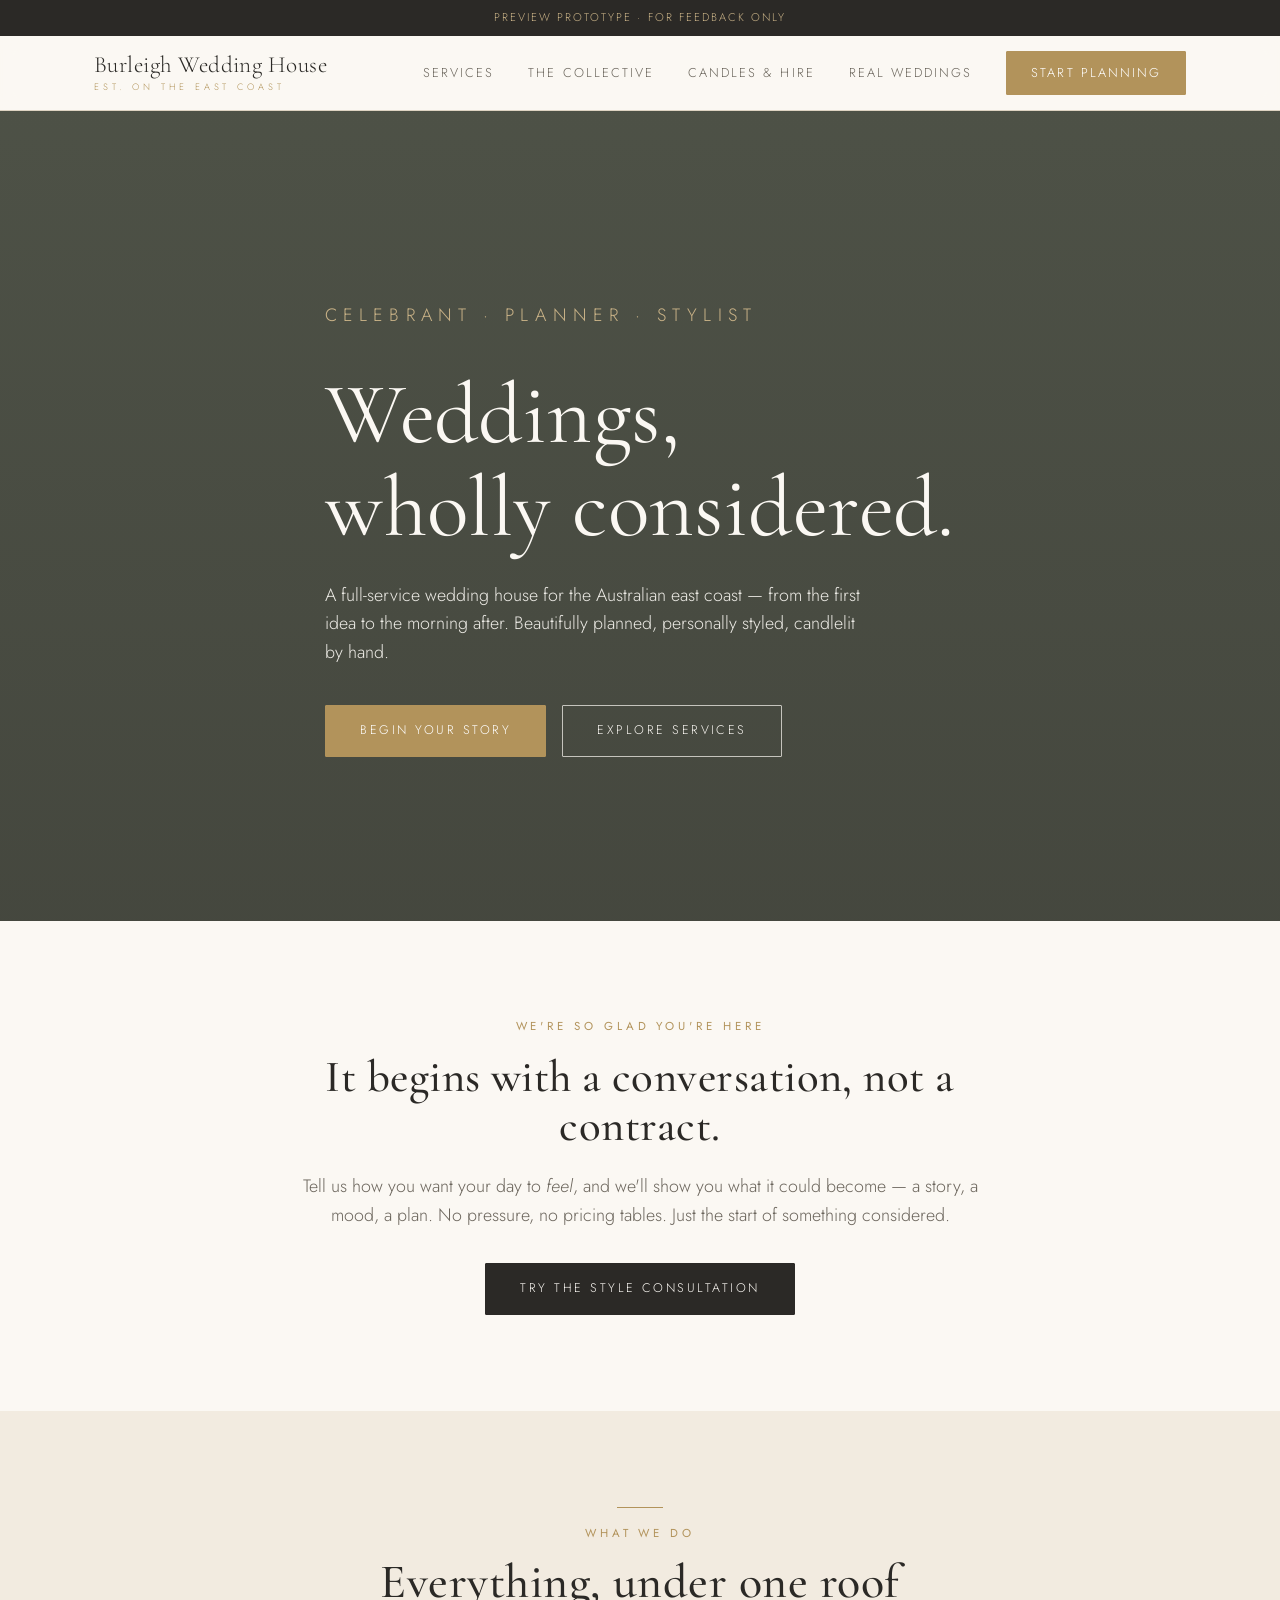
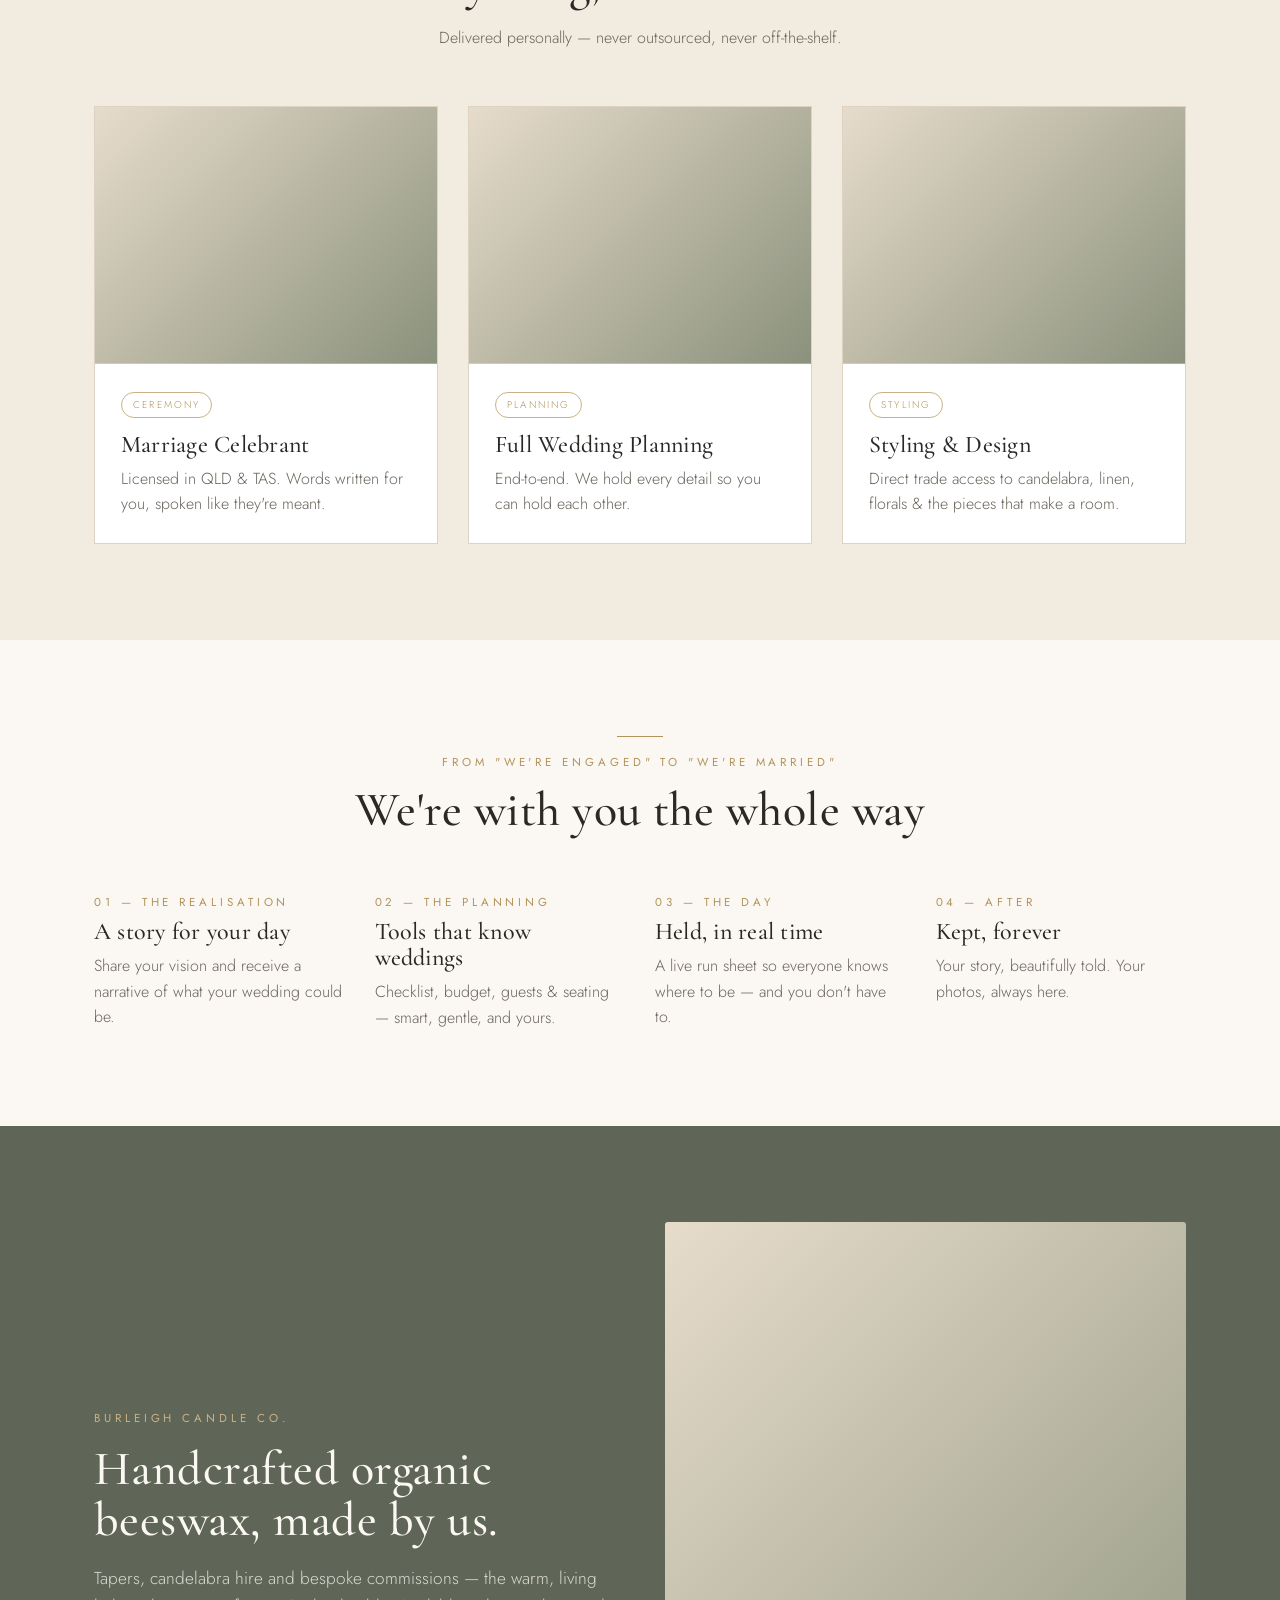
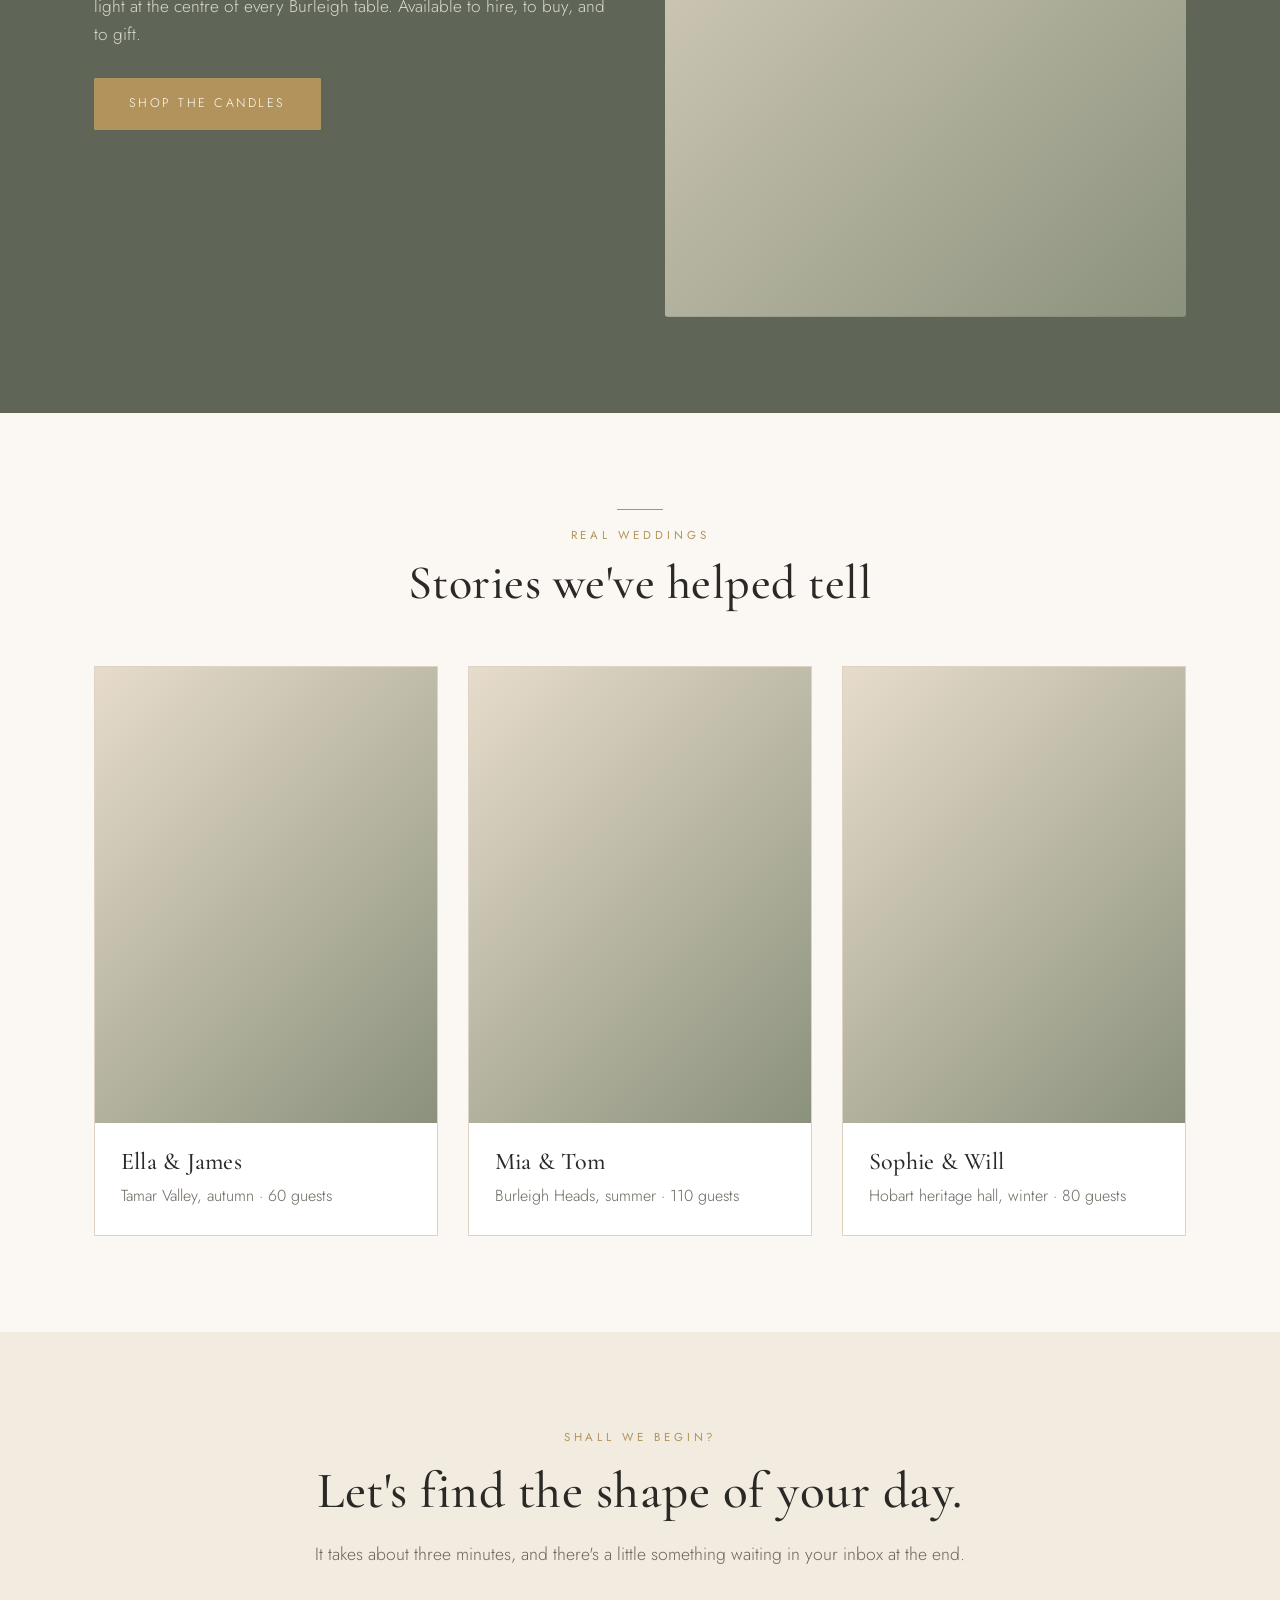
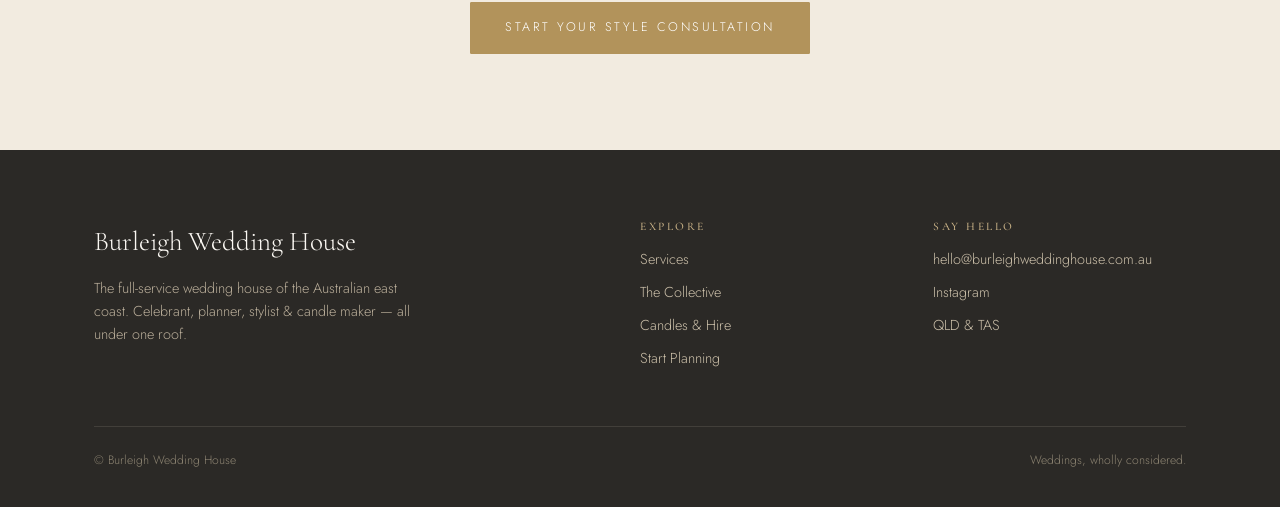
==== prototype/index.html @ 2888afb5 "Add clickable Phase 1 prototype Home, Style Consultation (with generated story + moodboard), Your We" ====
<!DOCTYPE html>
<html lang="en-AU">
<head>
<meta charset="UTF-8">
<meta name="viewport" content="width=device-width, initial-scale=1">
<title>Burleigh Wedding House — Weddings, wholly considered</title>
<link rel="preconnect" href="https://fonts.googleapis.com">
<link rel="preconnect" href="https://fonts.gstatic.com" crossorigin>
<link href="https://fonts.googleapis.com/css2?family=Cormorant+Garamond:ital,wght@0,400;0,500;0,600;1,400&family=Jost:wght@300;400;500&display=swap" rel="stylesheet">
<link rel="stylesheet" href="styles.css">
</head>
<body>
<div class="proto-note">Preview prototype · for feedback only</div>

<nav class="nav"><div class="wrap nav-inner">
  <a class="brand" href="index.html"><span class="mark">Burleigh Wedding House</span><span class="sub">Est. on the East Coast</span></a>
  <button class="nav-toggle" onclick="toggleNav()">☰</button>
  <div class="nav-links" id="navLinks">
    <a href="services.html">Services</a>
    <a href="collective.html">The Collective</a>
    <a href="shop.html">Candles & Hire</a>
    <a href="#weddings">Real Weddings</a>
    <a href="start.html" class="btn btn-sm btn-gold" style="color:#fff">Start Planning</a>
  </div>
</div></nav>

<!-- HERO -->
<header class="hero">
  <div class="hero-bg" data-img="https://images.unsplash.com/photo-1519225421980-715cb0215aed?auto=format&fit=crop&w=1900&q=70"></div>
  <div class="wrap hero-inner">
    <p class="eyebrow">Celebrant · Planner · Stylist</p>
    <h1>Weddings,<br>wholly considered.</h1>
    <p>A full-service wedding house for the Australian east coast — from the first idea to the morning after. Beautifully planned, personally styled, candlelit by hand.</p>
    <div class="hero-cta">
      <a href="start.html" class="btn btn-gold">Begin your story</a>
      <a href="services.html" class="btn btn-ghost">Explore services</a>
    </div>
  </div>
</header>

<!-- INTRO -->
<section class="section center">
  <div class="wrap narrow">
    <p class="eyebrow">We're so glad you're here</p>
    <h2 style="font-size:clamp(1.9rem,4vw,2.8rem);margin:18px 0 22px">It begins with a conversation, not a contract.</h2>
    <p class="muted" style="font-size:1.12rem">Tell us how you want your day to <em>feel</em>, and we'll show you what it could become — a story, a mood, a plan. No pressure, no pricing tables. Just the start of something considered.</p>
    <div style="margin-top:34px"><a href="start.html" class="btn">Try the Style Consultation</a></div>
  </div>
</section>

<!-- SERVICES -->
<section class="section bg-cream">
  <div class="wrap">
    <div class="section-head"><div class="rule"></div><p class="eyebrow" style="margin-top:16px">What we do</p><h2>Everything, under one roof</h2><p class="muted">Delivered personally — never outsourced, never off-the-shelf.</p></div>
    <div class="grid g3">
      <div class="card"><div class="ph" data-img="https://images.unsplash.com/photo-1606800052052-a08af7148866?auto=format&fit=crop&w=900&q=70"></div><div class="card-body"><span class="tag">Ceremony</span><h3>Marriage Celebrant</h3><p class="muted">Licensed in QLD &amp; TAS. Words written for you, spoken like they're meant.</p></div></div>
      <div class="card"><div class="ph" data-img="https://images.unsplash.com/photo-1464366400600-7168b8af9bc3?auto=format&fit=crop&w=900&q=70"></div><div class="card-body"><span class="tag">Planning</span><h3>Full Wedding Planning</h3><p class="muted">End-to-end. We hold every detail so you can hold each other.</p></div></div>
      <div class="card"><div class="ph" data-img="https://images.unsplash.com/photo-1522673607200-164d1b6ce486?auto=format&fit=crop&w=900&q=70"></div><div class="card-body"><span class="tag">Styling</span><h3>Styling &amp; Design</h3><p class="muted">Direct trade access to candelabra, linen, florals &amp; the pieces that make a room.</p></div></div>
    </div>
  </div>
</section>

<!-- MOMENTS -->
<section class="section">
  <div class="wrap">
    <div class="section-head"><div class="rule"></div><p class="eyebrow" style="margin-top:16px">From "we're engaged" to "we're married"</p><h2>We're with you the whole way</h2></div>
    <div class="grid g4">
      <div><p class="eyebrow">01 — The realisation</p><h3 style="font-size:1.5rem;margin:8px 0">A story for your day</h3><p class="muted">Share your vision and receive a narrative of what your wedding could be.</p></div>
      <div><p class="eyebrow">02 — The planning</p><h3 style="font-size:1.5rem;margin:8px 0">Tools that know weddings</h3><p class="muted">Checklist, budget, guests &amp; seating — smart, gentle, and yours.</p></div>
      <div><p class="eyebrow">03 — The day</p><h3 style="font-size:1.5rem;margin:8px 0">Held, in real time</h3><p class="muted">A live run sheet so everyone knows where to be — and you don't have to.</p></div>
      <div><p class="eyebrow">04 — After</p><h3 style="font-size:1.5rem;margin:8px 0">Kept, forever</h3><p class="muted">Your story, beautifully told. Your photos, always here.</p></div>
    </div>
  </div>
</section>

<!-- CANDLES -->
<section class="section bg-sage">
  <div class="wrap grid g2" style="align-items:center;gap:50px">
    <div><p class="eyebrow">Burleigh Candle Co.</p><h2 style="font-size:clamp(2rem,4vw,3rem);margin:16px 0 18px">Handcrafted organic beeswax, made by us.</h2><p class="muted" style="font-size:1.08rem">Tapers, candelabra hire and bespoke commissions — the warm, living light at the centre of every Burleigh table. Available to hire, to buy, and to gift.</p><div style="margin-top:30px"><a href="shop.html" class="btn btn-gold">Shop the candles</a></div></div>
    <div class="card" style="border:0;background:transparent"><div class="ph tall" style="border-radius:3px" data-img="https://images.unsplash.com/photo-1602874801006-e26c4c5b5d44?auto=format&fit=crop&w=900&q=70"></div></div>
  </div>
</section>

<!-- REAL WEDDINGS -->
<section class="section" id="weddings">
  <div class="wrap">
    <div class="section-head"><div class="rule"></div><p class="eyebrow" style="margin-top:16px">Real weddings</p><h2>Stories we've helped tell</h2></div>
    <div class="grid g3">
      <div class="card"><div class="ph tall" data-img="https://images.unsplash.com/photo-1511285560929-80b456fea0bc?auto=format&fit=crop&w=900&q=70"></div><div class="card-body"><h3>Ella &amp; James</h3><p class="muted">Tamar Valley, autumn · 60 guests</p></div></div>
      <div class="card"><div class="ph tall" data-img="https://images.unsplash.com/photo-1519671482749-fd09be7ccebf?auto=format&fit=crop&w=900&q=70"></div><div class="card-body"><h3>Mia &amp; Tom</h3><p class="muted">Burleigh Heads, summer · 110 guests</p></div></div>
      <div class="card"><div class="ph tall" data-img="https://images.unsplash.com/photo-1594552072238-b8a33785b261?auto=format&fit=crop&w=900&q=70"></div><div class="card-body"><h3>Sophie &amp; Will</h3><p class="muted">Hobart heritage hall, winter · 80 guests</p></div></div>
    </div>
  </div>
</section>

<!-- CLOSING CTA -->
<section class="section bg-cream center">
  <div class="wrap narrow">
    <p class="eyebrow">Shall we begin?</p>
    <h2 style="font-size:clamp(2rem,5vw,3.2rem);margin:18px 0 20px">Let's find the shape of your day.</h2>
    <p class="muted" style="font-size:1.1rem">It takes about three minutes, and there's a little something waiting in your inbox at the end.</p>
    <div style="margin-top:34px"><a href="start.html" class="btn btn-gold">Start your Style Consultation</a></div>
  </div>
</section>

<footer class="foot"><div class="wrap">
  <div class="foot-top">
    <div><span class="mark">Burleigh Wedding House</span><p>The full-service wedding house of the Australian east coast. Celebrant, planner, stylist &amp; candle maker — all under one roof.</p></div>
    <div><h4>Explore</h4><a href="services.html">Services</a><a href="collective.html">The Collective</a><a href="shop.html">Candles &amp; Hire</a><a href="start.html">Start Planning</a></div>
    <div><h4>Say hello</h4><a href="#">hello@burleighweddinghouse.com.au</a><a href="#">Instagram</a><a href="#">QLD &amp; TAS</a></div>
  </div>
  <div class="foot-bot"><span>© Burleigh Wedding House</span><span>Weddings, wholly considered.</span></div>
</div></footer>

<script src="app.js"></script>
</body>
</html>
---- prototype/styles.css ----
/* Burleigh Wedding House — prototype design system */
:root{
  --ivory:#FBF8F3;
  --cream:#F2EBE0;
  --sand:#E7DCCB;
  --blush:#EADFD5;
  --charcoal:#2B2926;
  --stone:#6B655C;
  --sage:#8A917C;
  --sage-deep:#5F6657;
  --gold:#B2935B;
  --gold-soft:#C9B287;
  --white:#FFFFFF;
  --line:#DED3C2;
  --shadow:0 18px 50px -24px rgba(43,41,38,.45);
  --shadow-soft:0 10px 30px -18px rgba(43,41,38,.35);
  --serif:'Cormorant Garamond',Georgia,serif;
  --sans:'Jost','Helvetica Neue',Arial,sans-serif;
}
*{box-sizing:border-box;margin:0;padding:0}
html{scroll-behavior:smooth}
body{
  font-family:var(--sans);
  color:var(--charcoal);
  background:var(--ivory);
  line-height:1.6;
  -webkit-font-smoothing:antialiased;
  font-weight:300;
}
img{display:block;max-width:100%}
a{color:inherit;text-decoration:none}
h1,h2,h3,h4{font-family:var(--serif);font-weight:500;line-height:1.08;letter-spacing:.01em}
.serif{font-family:var(--serif)}
.eyebrow{
  font-size:.72rem;letter-spacing:.34em;text-transform:uppercase;
  color:var(--gold);font-weight:400;
}
.muted{color:var(--stone)}
.center{text-align:center}
.wrap{max-width:1140px;margin:0 auto;padding:0 24px}
.narrow{max-width:760px;margin:0 auto}

/* ---------- nav ---------- */
.nav{
  position:sticky;top:0;z-index:50;
  background:rgba(251,248,243,.86);
  backdrop-filter:blur(10px);
  border-bottom:1px solid var(--line);
}
.nav-inner{display:flex;align-items:center;justify-content:space-between;height:74px}
.brand{display:flex;flex-direction:column;line-height:1}
.brand .mark{font-family:var(--serif);font-size:1.45rem;letter-spacing:.02em}
.brand .sub{font-size:.58rem;letter-spacing:.42em;text-transform:uppercase;color:var(--gold);margin-top:5px}
.nav-links{display:flex;align-items:center;gap:34px}
.nav-links a{font-size:.8rem;letter-spacing:.16em;text-transform:uppercase;color:var(--stone);transition:color .2s}
.nav-links a:hover,.nav-links a.active{color:var(--charcoal)}
.nav-toggle{display:none;background:none;border:0;font-size:1.5rem;cursor:pointer;color:var(--charcoal)}

/* ---------- buttons ---------- */
.btn{
  display:inline-block;font-family:var(--sans);font-size:.78rem;
  letter-spacing:.2em;text-transform:uppercase;cursor:pointer;
  padding:15px 34px;border:1px solid var(--charcoal);background:var(--charcoal);
  color:var(--ivory);transition:all .25s;border-radius:1px;
}
.btn:hover{background:transparent;color:var(--charcoal)}
.btn-ghost{background:transparent;color:var(--charcoal)}
.btn-ghost:hover{background:var(--charcoal);color:var(--ivory)}
.btn-gold{background:var(--gold);border-color:var(--gold);color:#fff}
.btn-gold:hover{background:transparent;color:var(--gold)}
.btn-sm{padding:11px 24px;font-size:.7rem}

/* ---------- hero ---------- */
.hero{position:relative;min-height:90vh;display:flex;align-items:center;overflow:hidden}
.hero-bg{position:absolute;inset:0;
  background:linear-gradient(180deg,rgba(43,41,38,.34),rgba(43,41,38,.5)),
  var(--sage-deep);
  background-size:cover;background-position:center;}
.hero-inner{position:relative;color:var(--ivory);max-width:760px;padding:80px 0}
.hero h1{font-size:clamp(2.8rem,7vw,5.4rem);font-weight:400;letter-spacing:.005em}
.hero .eyebrow{color:var(--gold-soft)}
.hero p{font-size:1.12rem;max-width:540px;margin:26px 0 38px;color:rgba(251,248,243,.92);font-weight:300}
.hero-cta{display:flex;gap:16px;flex-wrap:wrap}
.hero .btn-ghost{border-color:rgba(251,248,243,.7);color:var(--ivory)}
.hero .btn-ghost:hover{background:var(--ivory);color:var(--charcoal)}

/* ---------- sections ---------- */
.section{padding:96px 0}
.section.tight{padding:64px 0}
.section-head{max-width:640px;margin:0 auto 56px;text-align:center}
.section-head h2{font-size:clamp(2rem,4.4vw,3rem);margin:14px 0 16px}
.bg-cream{background:var(--cream)}
.bg-sage{background:var(--sage-deep);color:var(--ivory)}
.bg-sage .muted{color:rgba(251,248,243,.78)}
.bg-sage .eyebrow{color:var(--gold-soft)}
.rule{width:46px;height:1px;background:var(--gold);margin:0 auto}

/* ---------- grids / cards ---------- */
.grid{display:grid;gap:30px}
.g3{grid-template-columns:repeat(3,1fr)}
.g2{grid-template-columns:repeat(2,1fr)}
.g4{grid-template-columns:repeat(4,1fr)}
.card{background:var(--white);border:1px solid var(--line);overflow:hidden;
  transition:transform .3s,box-shadow .3s}
.card:hover{transform:translateY(-5px);box-shadow:var(--shadow)}
.card .ph{aspect-ratio:4/3;background:linear-gradient(135deg,var(--sand),var(--sage));background-size:cover;background-position:center}
.card .ph.tall{aspect-ratio:3/4}
.card-body{padding:26px}
.card-body h3{font-size:1.5rem;margin-bottom:8px}
.card .price{color:var(--gold);font-size:.92rem;letter-spacing:.04em;margin-top:10px}
.tag{display:inline-block;font-size:.62rem;letter-spacing:.22em;text-transform:uppercase;
  color:var(--gold);border:1px solid var(--gold-soft);padding:4px 11px;border-radius:40px;margin-bottom:14px}

/* service list */
.svc{display:flex;gap:22px;align-items:flex-start;padding:30px 0;border-bottom:1px solid var(--line)}
.svc:last-child{border-bottom:0}
.svc .num{font-family:var(--serif);font-size:1.7rem;color:var(--gold);min-width:46px}
.svc h3{font-size:1.6rem;margin-bottom:6px}

/* ---------- forms / consultation ---------- */
.consult{max-width:680px;margin:0 auto}
.step{display:none;animation:fade .5s ease}
.step.active{display:block}
@keyframes fade{from{opacity:0;transform:translateY(10px)}to{opacity:1;transform:none}}
.q-eyebrow{color:var(--gold);font-size:.72rem;letter-spacing:.3em;text-transform:uppercase}
.step h2{font-size:clamp(1.8rem,4vw,2.6rem);margin:12px 0 28px}
.field{margin-bottom:20px;text-align:left}
.field label{display:block;font-size:.74rem;letter-spacing:.16em;text-transform:uppercase;color:var(--stone);margin-bottom:9px}
.field input,.field textarea,.field select{
  width:100%;padding:15px 16px;border:1px solid var(--line);background:var(--white);
  font-family:var(--sans);font-size:1rem;color:var(--charcoal);border-radius:2px;font-weight:300}
.field textarea{min-height:120px;resize:vertical}
.field input:focus,.field textarea:focus,.field select:focus{outline:none;border-color:var(--gold)}
.choices{display:grid;grid-template-columns:repeat(3,1fr);gap:12px}
.choice{border:1px solid var(--line);background:var(--white);padding:18px 14px;text-align:center;
  cursor:pointer;border-radius:2px;transition:all .2s;font-size:.9rem;letter-spacing:.04em}
.choice .ic{font-family:var(--serif);font-size:1.3rem;display:block;margin-bottom:6px;color:var(--gold)}
.choice:hover{border-color:var(--gold-soft)}
.choice.sel{border-color:var(--gold);background:var(--blush);box-shadow:inset 0 0 0 1px var(--gold)}
.step-nav{display:flex;justify-content:space-between;align-items:center;margin-top:34px}
.progress{height:2px;background:var(--line);margin-bottom:40px;border-radius:2px;overflow:hidden}
.progress span{display:block;height:100%;background:var(--gold);width:20%;transition:width .4s}
.link-back{background:none;border:0;cursor:pointer;color:var(--stone);font-family:var(--sans);
  font-size:.76rem;letter-spacing:.18em;text-transform:uppercase}
.link-back:hover{color:var(--charcoal)}

/* loading */
.loader{text-align:center;padding:70px 0;display:none}
.loader.active{display:block}
.loader .ring{width:46px;height:46px;border:2px solid var(--line);border-top-color:var(--gold);
  border-radius:50%;margin:0 auto 26px;animation:spin 1s linear infinite}
@keyframes spin{to{transform:rotate(360deg)}}

/* results / story */
.story-card{background:var(--white);border:1px solid var(--line);padding:50px;box-shadow:var(--shadow-soft);text-align:left}
.story-card h2{font-size:2.2rem;margin-bottom:6px}
.story-card .by{font-size:.74rem;letter-spacing:.2em;text-transform:uppercase;color:var(--gold);margin-bottom:26px}
.story-card p{font-size:1.12rem;line-height:1.85;color:#3c3a35;margin-bottom:18px;font-weight:300}
.story-card p:first-letter{}
.moodboard{display:grid;grid-template-columns:repeat(4,1fr);grid-auto-rows:130px;gap:10px;margin-top:8px}
.moodboard .m{background:linear-gradient(135deg,var(--sand),var(--sage));background-size:cover;background-position:center;border-radius:2px}
.moodboard .m.big{grid-column:span 2;grid-row:span 2}

/* voice note pill */
.voice{display:flex;gap:16px;align-items:center;background:var(--blush);border:1px solid var(--gold-soft);
  padding:20px 24px;border-radius:4px;margin-top:30px}
.voice .av{width:52px;height:52px;border-radius:50%;background:var(--sage-deep);color:var(--ivory);
  display:flex;align-items:center;justify-content:center;font-family:var(--serif);font-size:1.4rem;flex-shrink:0}
.voice .play{width:38px;height:38px;border-radius:50%;background:var(--gold);color:#fff;
  display:flex;align-items:center;justify-content:center;flex-shrink:0;margin-left:auto}

/* ---------- dashboard ---------- */
.dash{padding:48px 0 96px}
.dash-hero{background:var(--sage-deep);color:var(--ivory);padding:54px 0;text-align:center}
.dash-hero .count{font-family:var(--serif);font-size:clamp(3rem,9vw,5rem);line-height:1;color:var(--gold-soft)}
.dash-grid{display:grid;grid-template-columns:1.4fr 1fr;gap:26px;margin-top:-46px}
.panel{background:var(--white);border:1px solid var(--line);padding:30px;box-shadow:var(--shadow-soft);border-radius:3px}
.panel h3{font-size:1.5rem;margin-bottom:4px}
.panel .head{display:flex;justify-content:space-between;align-items:center;margin-bottom:18px}
.panel .head a{font-size:.7rem;letter-spacing:.16em;text-transform:uppercase;color:var(--gold)}
.todo{display:flex;align-items:center;gap:12px;padding:12px 0;border-bottom:1px solid var(--cream)}
.todo:last-child{border-bottom:0}
.box{width:19px;height:19px;border:1.5px solid var(--sage);border-radius:3px;flex-shrink:0;position:relative}
.todo.done .box{background:var(--sage);border-color:var(--sage)}
.todo.done .box::after{content:"✓";color:#fff;position:absolute;inset:0;display:flex;align-items:center;justify-content:center;font-size:.7rem}
.todo.done span{color:var(--stone);text-decoration:line-through}
.todo small{margin-left:auto;color:var(--gold);font-size:.68rem;letter-spacing:.1em;text-transform:uppercase}
.bar{height:9px;background:var(--cream);border-radius:6px;overflow:hidden;margin:8px 0 4px}
.bar span{display:block;height:100%;background:linear-gradient(90deg,var(--gold),var(--gold-soft))}
.bud-row{display:flex;justify-content:space-between;font-size:.86rem;margin-bottom:14px}
.mini-mood{display:grid;grid-template-columns:repeat(3,1fr);gap:7px}
.mini-mood div{aspect-ratio:1;background:linear-gradient(135deg,var(--sand),var(--sage));border-radius:2px;background-size:cover;background-position:center}

/* unlock / monetisation card */
.unlock{background:linear-gradient(160deg,#34392f,#5F6657);color:var(--ivory);padding:34px;border-radius:3px;box-shadow:var(--shadow)}
.unlock .eyebrow{color:var(--gold-soft)}
.unlock h3{color:var(--ivory);font-size:1.7rem;margin:10px 0 10px}
.unlock p{color:rgba(251,248,243,.85);font-size:.96rem;margin-bottom:22px}
.unlock .opt{display:flex;gap:14px;align-items:flex-start;padding:16px 0;border-top:1px solid rgba(251,248,243,.18)}
.unlock .opt .k{font-family:var(--serif);color:var(--gold-soft);font-size:1.2rem;min-width:26px}
.unlock .opt b{font-weight:500;display:block;font-size:.98rem}
.unlock .opt small{color:rgba(251,248,243,.7)}

/* ---------- footer ---------- */
.foot{background:var(--charcoal);color:var(--sand);padding:70px 0 36px}
.foot-top{display:grid;grid-template-columns:2fr 1fr 1fr;gap:40px;margin-bottom:46px}
.foot .mark{font-family:var(--serif);font-size:1.7rem;color:var(--ivory)}
.foot p{font-size:.9rem;color:#b9ad99;margin-top:14px;max-width:320px}
.foot h4{font-size:.72rem;letter-spacing:.22em;text-transform:uppercase;color:var(--gold-soft);margin-bottom:16px}
.foot a{display:block;color:#cbbfa9;font-size:.9rem;margin-bottom:10px}
.foot a:hover{color:var(--ivory)}
.foot-bot{border-top:1px solid #423f3a;padding-top:24px;font-size:.76rem;color:#8d8472;
  display:flex;justify-content:space-between;flex-wrap:wrap;gap:10px}

/* notice */
.proto-note{background:var(--charcoal);color:var(--gold-soft);text-align:center;font-size:.7rem;
  letter-spacing:.18em;text-transform:uppercase;padding:9px}

/* ---------- responsive ---------- */
@media(max-width:880px){
  .nav-links{position:fixed;inset:74px 0 auto 0;background:var(--ivory);flex-direction:column;
    gap:0;padding:10px 24px 24px;border-bottom:1px solid var(--line);display:none}
  .nav-links.open{display:flex}
  .nav-links a{padding:14px 0;border-bottom:1px solid var(--cream);width:100%}
  .nav-toggle{display:block}
  .g3,.g4,.g2,.foot-top,.dash-grid{grid-template-columns:1fr}
  .dash-grid{margin-top:26px}
  .choices{grid-template-columns:repeat(2,1fr)}
  .moodboard{grid-template-columns:repeat(2,1fr)}
  .story-card{padding:30px}
  .section{padding:64px 0}
}
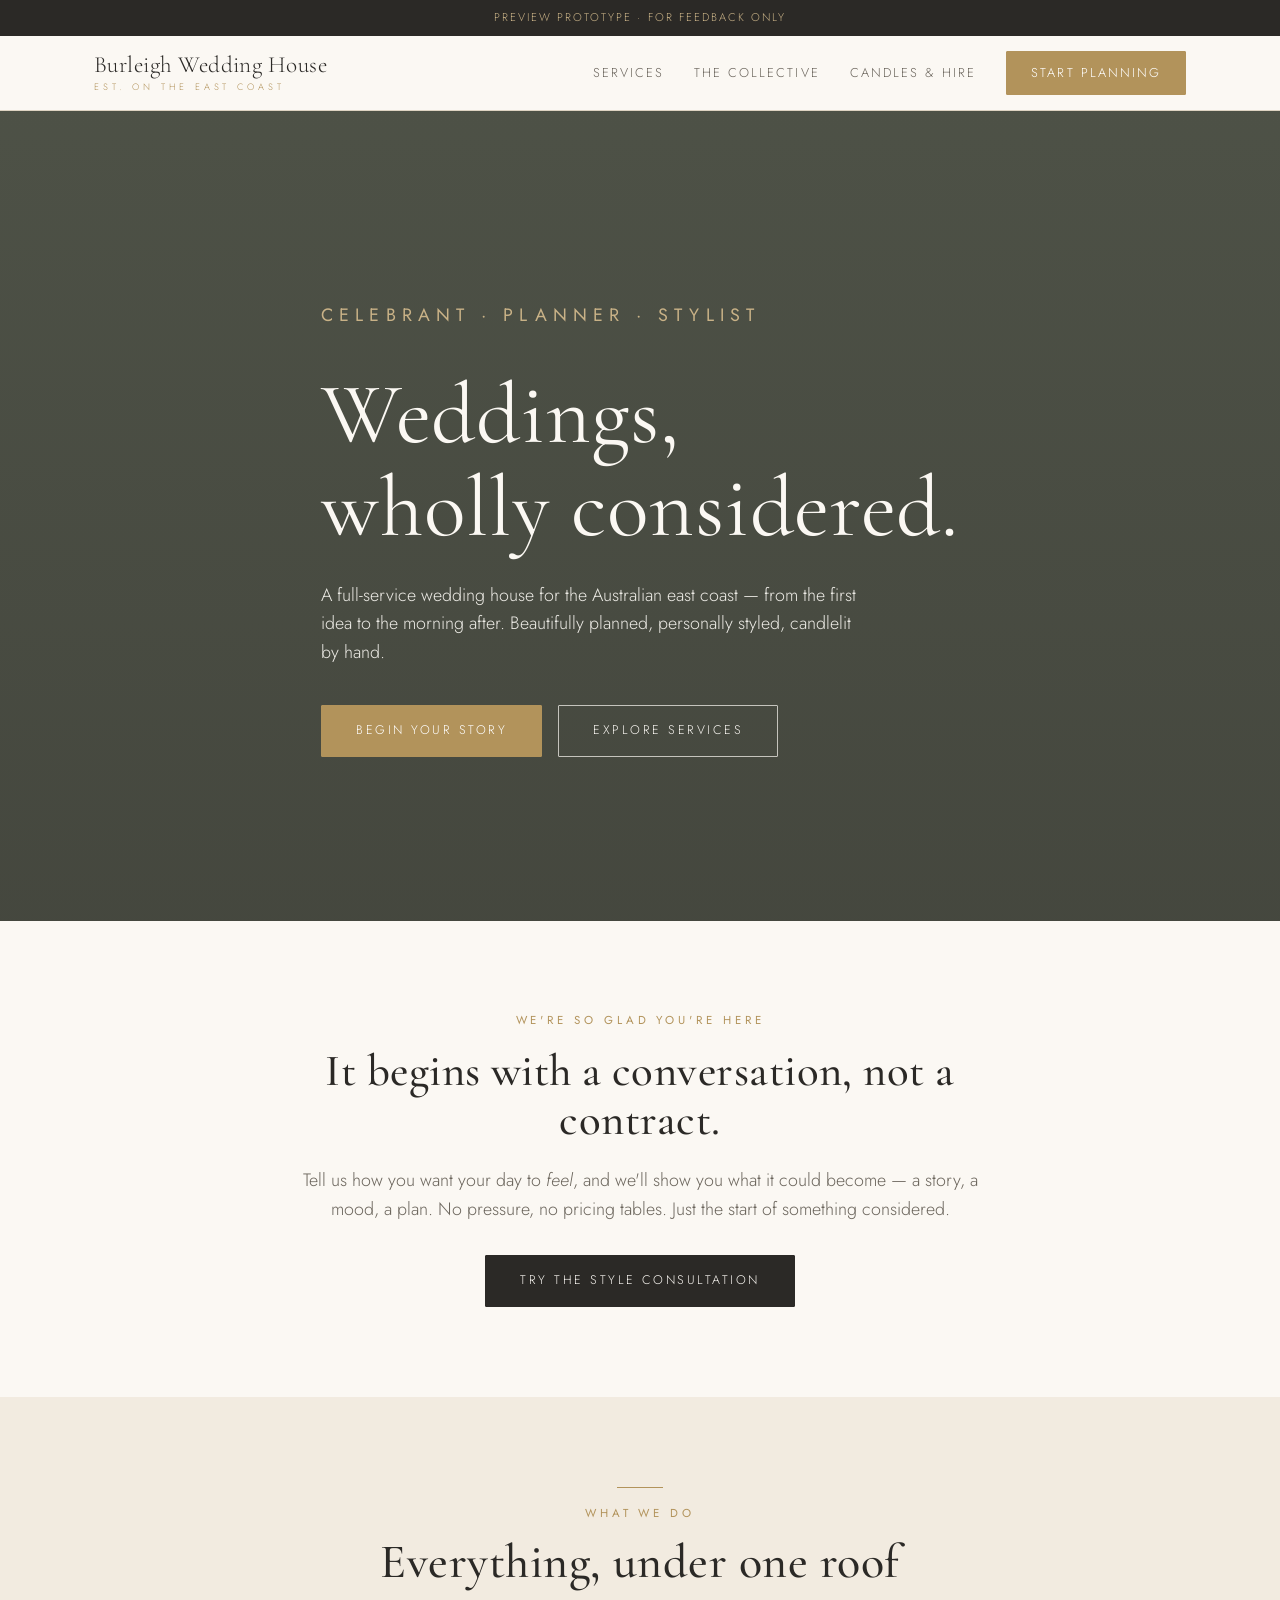
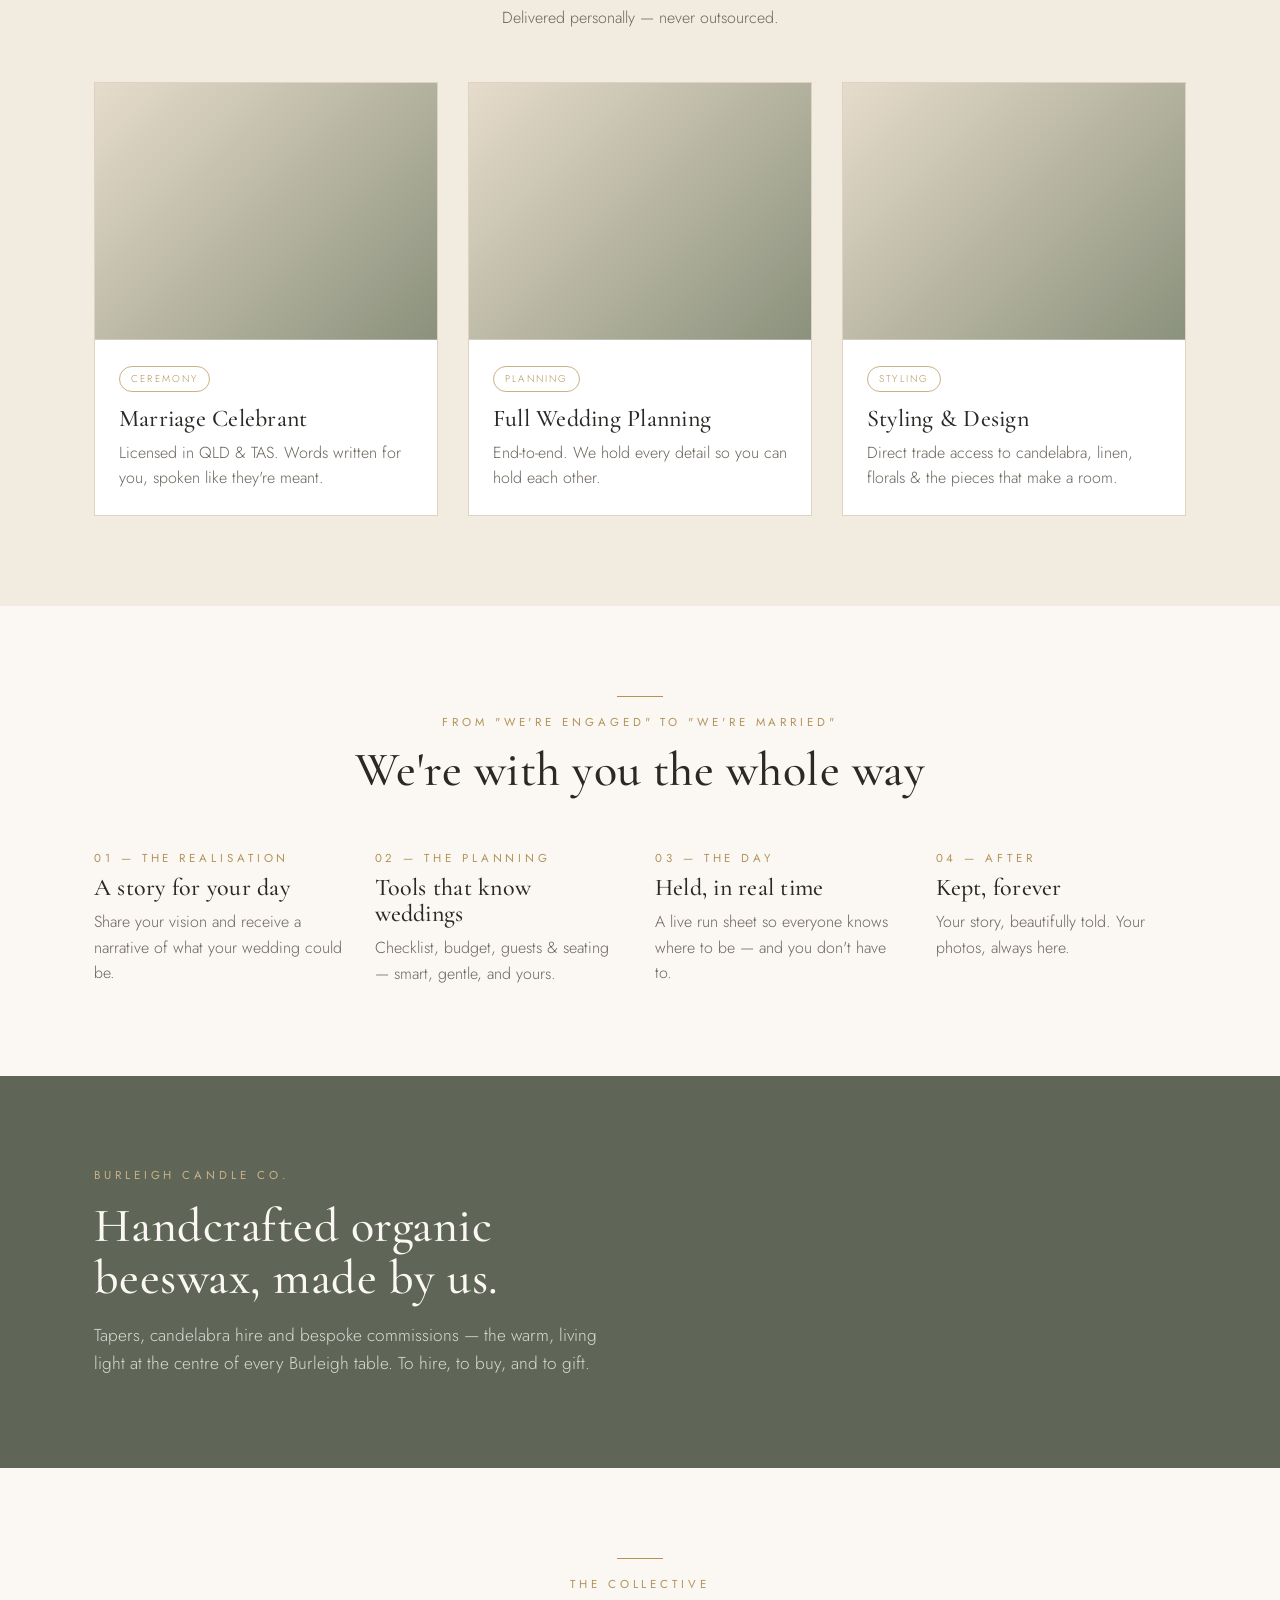
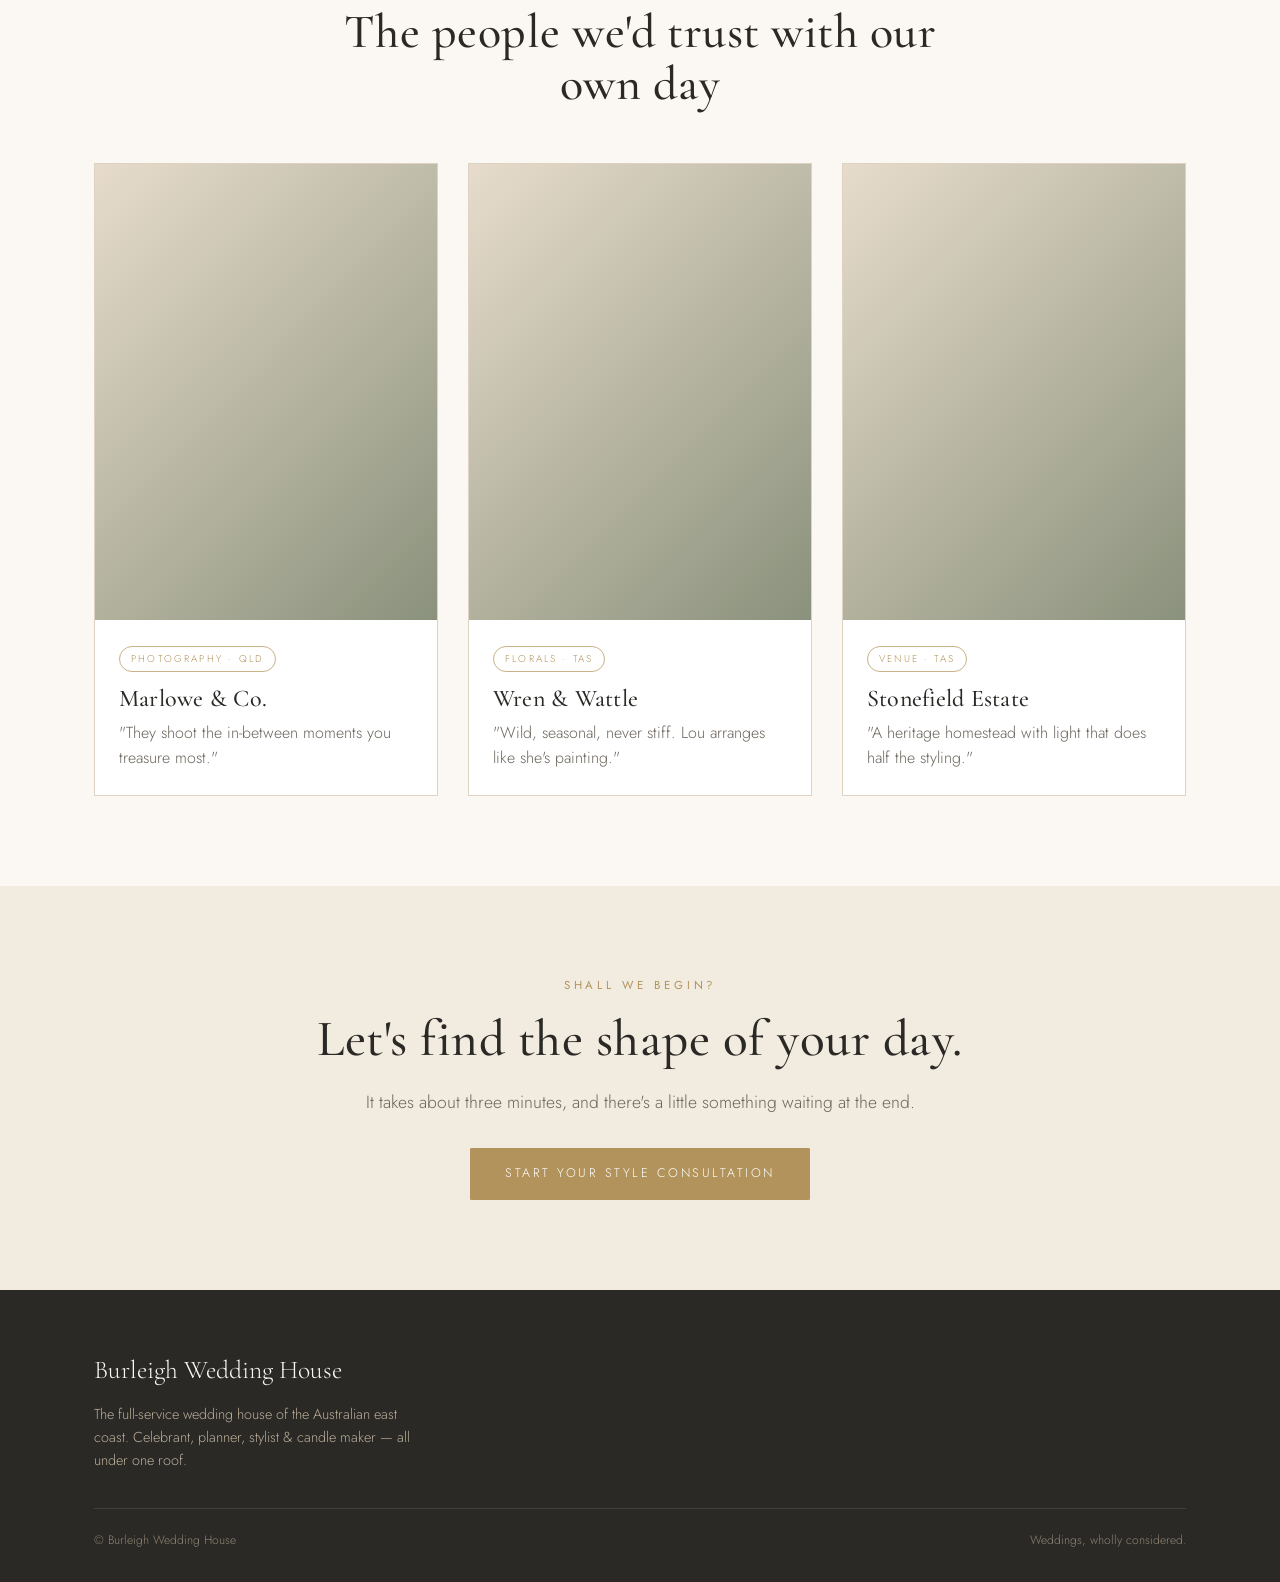
==== commit 794e7742: "Make prototype home a single self-contained file Inline all CSS/JS and convert the experience to in-" ====
--- a/prototype/index.html
+++ b/prototype/index.html
@@ -7,62 +7,170 @@
 <link rel="preconnect" href="https://fonts.googleapis.com">
 <link rel="preconnect" href="https://fonts.gstatic.com" crossorigin>
 <link href="https://fonts.googleapis.com/css2?family=Cormorant+Garamond:ital,wght@0,400;0,500;0,600;1,400&family=Jost:wght@300;400;500&display=swap" rel="stylesheet">
-<link rel="stylesheet" href="styles.css">
+<style>
+:root{--ivory:#FBF8F3;--cream:#F2EBE0;--sand:#E7DCCB;--blush:#EADFD5;--charcoal:#2B2926;--stone:#6B655C;--sage:#8A917C;--sage-deep:#5F6657;--gold:#B2935B;--gold-soft:#C9B287;--white:#fff;--line:#DED3C2;--shadow:0 18px 50px -24px rgba(43,41,38,.45);--shadow-soft:0 10px 30px -18px rgba(43,41,38,.35);--serif:'Cormorant Garamond',Georgia,serif;--sans:'Jost','Helvetica Neue',Arial,sans-serif}
+*{box-sizing:border-box;margin:0;padding:0}
+html{scroll-behavior:smooth}
+body{font-family:var(--sans);color:var(--charcoal);background:var(--ivory);line-height:1.6;-webkit-font-smoothing:antialiased;font-weight:300}
+img{display:block;max-width:100%}
+a{color:inherit;text-decoration:none}
+h1,h2,h3,h4{font-family:var(--serif);font-weight:500;line-height:1.08;letter-spacing:.01em}
+.eyebrow{font-size:.72rem;letter-spacing:.34em;text-transform:uppercase;color:var(--gold);font-weight:400}
+.muted{color:var(--stone)}
+.wrap{max-width:1140px;margin:0 auto;padding:0 24px}
+.narrow{max-width:760px;margin:0 auto}
+.center{text-align:center}
+.view{display:none}.view.active{display:block;animation:fade .5s ease}
+@keyframes fade{from{opacity:0;transform:translateY(8px)}to{opacity:1;transform:none}}
+.proto-note{background:var(--charcoal);color:var(--gold-soft);text-align:center;font-size:.7rem;letter-spacing:.18em;text-transform:uppercase;padding:9px}
+.nav{position:sticky;top:0;z-index:50;background:rgba(251,248,243,.9);backdrop-filter:blur(10px);border-bottom:1px solid var(--line)}
+.nav-inner{display:flex;align-items:center;justify-content:space-between;height:74px}
+.brand{display:flex;flex-direction:column;line-height:1;cursor:pointer}
+.brand .mark{font-family:var(--serif);font-size:1.45rem;letter-spacing:.02em}
+.brand .sub{font-size:.58rem;letter-spacing:.42em;text-transform:uppercase;color:var(--gold);margin-top:5px}
+.nav-links{display:flex;align-items:center;gap:30px}
+.nav-links a{font-size:.8rem;letter-spacing:.16em;text-transform:uppercase;color:var(--stone);cursor:pointer;transition:color .2s}
+.nav-links a:hover{color:var(--charcoal)}
+.nav-toggle{display:none;background:none;border:0;font-size:1.5rem;cursor:pointer;color:var(--charcoal)}
+.btn{display:inline-block;font-family:var(--sans);font-size:.78rem;letter-spacing:.2em;text-transform:uppercase;cursor:pointer;padding:15px 34px;border:1px solid var(--charcoal);background:var(--charcoal);color:var(--ivory);transition:all .25s;border-radius:1px}
+.btn:hover{background:transparent;color:var(--charcoal)}
+.btn-ghost{background:transparent;color:var(--charcoal)}.btn-ghost:hover{background:var(--charcoal);color:var(--ivory)}
+.btn-gold{background:var(--gold);border-color:var(--gold);color:#fff}.btn-gold:hover{background:transparent;color:var(--gold)}
+.btn-sm{padding:11px 24px;font-size:.7rem}
+.hero{position:relative;min-height:90vh;display:flex;align-items:center;overflow:hidden}
+.hero-bg{position:absolute;inset:0;background:linear-gradient(180deg,rgba(43,41,38,.34),rgba(43,41,38,.5)),var(--sage-deep);background-size:cover;background-position:center}
+.hero-inner{position:relative;color:var(--ivory);max-width:760px;padding:80px 0}
+.hero h1{font-size:clamp(2.8rem,7vw,5.4rem);font-weight:400}
+.hero .eyebrow{color:var(--gold-soft)}
+.hero p{font-size:1.12rem;max-width:540px;margin:26px 0 38px;color:rgba(251,248,243,.92)}
+.hero-cta{display:flex;gap:16px;flex-wrap:wrap}
+.hero .btn-ghost{border-color:rgba(251,248,243,.7);color:var(--ivory)}.hero .btn-ghost:hover{background:var(--ivory);color:var(--charcoal)}
+.section{padding:90px 0}.section.tight{padding:60px 0}
+.section-head{max-width:640px;margin:0 auto 52px;text-align:center}
+.section-head h2{font-size:clamp(2rem,4.4vw,3rem);margin:14px 0 16px}
+.bg-cream{background:var(--cream)}
+.bg-sage{background:var(--sage-deep);color:var(--ivory)}.bg-sage .muted{color:rgba(251,248,243,.78)}.bg-sage .eyebrow{color:var(--gold-soft)}
+.rule{width:46px;height:1px;background:var(--gold);margin:0 auto}
+.grid{display:grid;gap:30px}.g3{grid-template-columns:repeat(3,1fr)}.g2{grid-template-columns:repeat(2,1fr)}.g4{grid-template-columns:repeat(4,1fr)}
+.card{background:var(--white);border:1px solid var(--line);overflow:hidden;transition:transform .3s,box-shadow .3s}
+.card:hover{transform:translateY(-5px);box-shadow:var(--shadow)}
+.card .ph{aspect-ratio:4/3;background:linear-gradient(135deg,var(--sand),var(--sage));background-size:cover;background-position:center}
+.card .ph.tall{aspect-ratio:3/4}
+.card-body{padding:24px}.card-body h3{font-size:1.5rem;margin-bottom:8px}
+.tag{display:inline-block;font-size:.62rem;letter-spacing:.22em;text-transform:uppercase;color:var(--gold);border:1px solid var(--gold-soft);padding:4px 11px;border-radius:40px;margin-bottom:14px}
+.price{color:var(--gold);font-size:.92rem;margin-top:10px}
+.consult{max-width:680px;margin:0 auto}
+.step{display:none}.step.active{display:block;animation:fade .45s ease}
+.q-eyebrow{color:var(--gold);font-size:.72rem;letter-spacing:.3em;text-transform:uppercase}
+.step h2{font-size:clamp(1.8rem,4vw,2.6rem);margin:12px 0 28px}
+.field{margin-bottom:20px;text-align:left}
+.field label{display:block;font-size:.74rem;letter-spacing:.16em;text-transform:uppercase;color:var(--stone);margin-bottom:9px}
+.field input,.field textarea,.field select{width:100%;padding:15px 16px;border:1px solid var(--line);background:var(--white);font-family:var(--sans);font-size:1rem;color:var(--charcoal);border-radius:2px;font-weight:300}
+.field textarea{min-height:110px;resize:vertical}
+.field input:focus,.field textarea:focus,.field select:focus{outline:none;border-color:var(--gold)}
+.choices{display:grid;grid-template-columns:repeat(2,1fr);gap:12px}
+.choice{border:1px solid var(--line);background:var(--white);padding:18px 14px;text-align:center;cursor:pointer;border-radius:2px;transition:all .2s;font-size:.95rem}
+.choice .ic{font-family:var(--serif);font-size:1.3rem;display:block;margin-bottom:6px;color:var(--gold)}
+.choice:hover{border-color:var(--gold-soft)}
+.choice.sel{border-color:var(--gold);background:var(--blush);box-shadow:inset 0 0 0 1px var(--gold)}
+.step-nav{display:flex;justify-content:space-between;align-items:center;margin-top:32px}
+.progress{height:2px;background:var(--line);margin-bottom:38px;border-radius:2px;overflow:hidden}
+.progress span{display:block;height:100%;background:var(--gold);width:20%;transition:width .4s}
+.link-back{background:none;border:0;cursor:pointer;color:var(--stone);font-family:var(--sans);font-size:.76rem;letter-spacing:.18em;text-transform:uppercase}
+.link-back:hover{color:var(--charcoal)}
+.loader{text-align:center;padding:70px 0;display:none}.loader.active{display:block}
+.ring{width:46px;height:46px;border:2px solid var(--line);border-top-color:var(--gold);border-radius:50%;margin:0 auto 26px;animation:spin 1s linear infinite}
+@keyframes spin{to{transform:rotate(360deg)}}
+.story-card{background:var(--white);border:1px solid var(--line);padding:46px;box-shadow:var(--shadow-soft);text-align:left}
+.story-card h2{font-size:2.2rem;margin-bottom:6px}
+.story-card .by{font-size:.74rem;letter-spacing:.2em;text-transform:uppercase;color:var(--gold);margin-bottom:24px}
+.story-card p{font-size:1.12rem;line-height:1.85;color:#3c3a35;margin-bottom:16px}
+.moodboard{display:grid;grid-template-columns:repeat(4,1fr);grid-auto-rows:120px;gap:9px}
+.moodboard .m{background:linear-gradient(135deg,var(--sand),var(--sage));background-size:cover;background-position:center;border-radius:2px}
+.moodboard .m.big{grid-column:span 2;grid-row:span 2}
+.voice{display:flex;gap:16px;align-items:center;background:var(--blush);border:1px solid var(--gold-soft);padding:20px 22px;border-radius:4px;margin-top:28px}
+.voice .av{width:50px;height:50px;border-radius:50%;background:var(--sage-deep);color:var(--ivory);display:flex;align-items:center;justify-content:center;font-family:var(--serif);font-size:1.4rem;flex-shrink:0}
+.voice .play{width:38px;height:38px;border-radius:50%;background:var(--gold);color:#fff;display:flex;align-items:center;justify-content:center;flex-shrink:0;margin-left:auto;cursor:pointer}
+.dash-hero{background:var(--sage-deep);color:var(--ivory);padding:54px 0;text-align:center}
+.dash-hero .count{font-family:var(--serif);font-size:clamp(3rem,9vw,5rem);line-height:1;color:var(--gold-soft)}
+.dash-grid{display:grid;grid-template-columns:1.4fr 1fr;gap:26px;margin-top:-46px;padding-bottom:90px}
+.panel{background:var(--white);border:1px solid var(--line);padding:28px;box-shadow:var(--shadow-soft);border-radius:3px}
+.panel h3{font-size:1.5rem}.panel .head{display:flex;justify-content:space-between;align-items:center;margin-bottom:16px}
+.panel .head a{font-size:.7rem;letter-spacing:.16em;text-transform:uppercase;color:var(--gold)}
+.todo{display:flex;align-items:center;gap:12px;padding:12px 0;border-bottom:1px solid var(--cream)}.todo:last-child{border-bottom:0}
+.box{width:19px;height:19px;border:1.5px solid var(--sage);border-radius:3px;flex-shrink:0;position:relative}
+.todo.done .box{background:var(--sage)}.todo.done .box::after{content:"✓";color:#fff;position:absolute;inset:0;display:flex;align-items:center;justify-content:center;font-size:.7rem}
+.todo.done span{color:var(--stone);text-decoration:line-through}
+.todo small{margin-left:auto;color:var(--gold);font-size:.68rem;letter-spacing:.1em;text-transform:uppercase}
+.bar{height:9px;background:var(--cream);border-radius:6px;overflow:hidden;margin:8px 0 4px}.bar span{display:block;height:100%;background:linear-gradient(90deg,var(--gold),var(--gold-soft))}
+.bud-row{display:flex;justify-content:space-between;font-size:.86rem;margin-bottom:12px}
+.mini-mood{display:grid;grid-template-columns:repeat(3,1fr);gap:7px}
+.mini-mood div{aspect-ratio:1;background:linear-gradient(135deg,var(--sand),var(--sage));border-radius:2px;background-size:cover;background-position:center}
+.unlock{background:linear-gradient(160deg,#34392f,#5F6657);color:var(--ivory);padding:32px;border-radius:3px;box-shadow:var(--shadow)}
+.unlock .eyebrow{color:var(--gold-soft)}.unlock h3{color:var(--ivory);font-size:1.7rem;margin:10px 0}
+.unlock p{color:rgba(251,248,243,.85);font-size:.96rem;margin-bottom:20px}
+.unlock .opt{display:flex;gap:14px;align-items:flex-start;padding:16px 0;border-top:1px solid rgba(251,248,243,.18)}
+.unlock .opt .k{font-family:var(--serif);color:var(--gold-soft);font-size:1.2rem;min-width:24px}
+.unlock .opt b{font-weight:500;display:block;font-size:.98rem}.unlock .opt small{color:rgba(251,248,243,.7)}
+.foot{background:var(--charcoal);color:var(--sand);padding:60px 0 32px}
+.foot .mark{font-family:var(--serif);font-size:1.6rem;color:var(--ivory)}
+.foot p{font-size:.9rem;color:#b9ad99;margin-top:12px;max-width:340px}
+.foot-bot{border-top:1px solid #423f3a;margin-top:36px;padding-top:22px;font-size:.76rem;color:#8d8472;display:flex;justify-content:space-between;flex-wrap:wrap;gap:10px}
+@media(max-width:880px){
+.nav-links{position:fixed;inset:74px 0 auto 0;background:var(--ivory);flex-direction:column;gap:0;padding:10px 24px 24px;border-bottom:1px solid var(--line);display:none}
+.nav-links.open{display:flex}.nav-links a{padding:14px 0;border-bottom:1px solid var(--cream);width:100%}
+.nav-toggle{display:block}
+.g3,.g4,.g2,.dash-grid{grid-template-columns:1fr}.dash-grid{margin-top:26px}
+.moodboard{grid-template-columns:repeat(2,1fr)}.story-card{padding:28px}.section{padding:60px 0}
+}
+</style>
 </head>
 <body>
 <div class="proto-note">Preview prototype · for feedback only</div>
 
 <nav class="nav"><div class="wrap nav-inner">
-  <a class="brand" href="index.html"><span class="mark">Burleigh Wedding House</span><span class="sub">Est. on the East Coast</span></a>
-  <button class="nav-toggle" onclick="toggleNav()">☰</button>
+  <div class="brand" onclick="go('home')"><span class="mark">Burleigh Wedding House</span><span class="sub">Est. on the East Coast</span></div>
+  <button class="nav-toggle" onclick="document.getElementById('navLinks').classList.toggle('open')">☰</button>
   <div class="nav-links" id="navLinks">
-    <a href="services.html">Services</a>
-    <a href="collective.html">The Collective</a>
-    <a href="shop.html">Candles & Hire</a>
-    <a href="#weddings">Real Weddings</a>
-    <a href="start.html" class="btn btn-sm btn-gold" style="color:#fff">Start Planning</a>
+    <a onclick="go('home');jump('services')">Services</a>
+    <a onclick="go('home');jump('collective')">The Collective</a>
+    <a onclick="go('home');jump('candles')">Candles &amp; Hire</a>
+    <a class="btn btn-sm btn-gold" style="color:#fff" onclick="startConsult()">Start Planning</a>
   </div>
 </div></nav>
 
-<!-- HERO -->
-<header class="hero">
-  <div class="hero-bg" data-img="https://images.unsplash.com/photo-1519225421980-715cb0215aed?auto=format&fit=crop&w=1900&q=70"></div>
-  <div class="wrap hero-inner">
-    <p class="eyebrow">Celebrant · Planner · Stylist</p>
-    <h1>Weddings,<br>wholly considered.</h1>
-    <p>A full-service wedding house for the Australian east coast — from the first idea to the morning after. Beautifully planned, personally styled, candlelit by hand.</p>
-    <div class="hero-cta">
-      <a href="start.html" class="btn btn-gold">Begin your story</a>
-      <a href="services.html" class="btn btn-ghost">Explore services</a>
-    </div>
-  </div>
-</header>
-
-<!-- INTRO -->
-<section class="section center">
-  <div class="wrap narrow">
+<!-- ============ HOME ============ -->
+<div class="view active" id="view-home">
+  <header class="hero">
+    <div class="hero-bg" data-img="https://images.unsplash.com/photo-1519225421980-715cb0215aed?auto=format&fit=crop&w=1900&q=70"></div>
+    <div class="wrap hero-inner">
+      <p class="eyebrow">Celebrant · Planner · Stylist</p>
+      <h1>Weddings,<br>wholly considered.</h1>
+      <p>A full-service wedding house for the Australian east coast — from the first idea to the morning after. Beautifully planned, personally styled, candlelit by hand.</p>
+      <div class="hero-cta">
+        <a class="btn btn-gold" onclick="startConsult()">Begin your story</a>
+        <a class="btn btn-ghost" onclick="jump('services')">Explore services</a>
+      </div>
+    </div>
+  </header>
+
+  <section class="section center"><div class="wrap narrow">
     <p class="eyebrow">We're so glad you're here</p>
     <h2 style="font-size:clamp(1.9rem,4vw,2.8rem);margin:18px 0 22px">It begins with a conversation, not a contract.</h2>
     <p class="muted" style="font-size:1.12rem">Tell us how you want your day to <em>feel</em>, and we'll show you what it could become — a story, a mood, a plan. No pressure, no pricing tables. Just the start of something considered.</p>
-    <div style="margin-top:34px"><a href="start.html" class="btn">Try the Style Consultation</a></div>
-  </div>
-</section>
-
-<!-- SERVICES -->
-<section class="section bg-cream">
-  <div class="wrap">
-    <div class="section-head"><div class="rule"></div><p class="eyebrow" style="margin-top:16px">What we do</p><h2>Everything, under one roof</h2><p class="muted">Delivered personally — never outsourced, never off-the-shelf.</p></div>
+    <div style="margin-top:32px"><a class="btn" onclick="startConsult()">Try the Style Consultation</a></div>
+  </div></section>
+
+  <section class="section bg-cream" id="services"><div class="wrap">
+    <div class="section-head"><div class="rule"></div><p class="eyebrow" style="margin-top:16px">What we do</p><h2>Everything, under one roof</h2><p class="muted">Delivered personally — never outsourced.</p></div>
     <div class="grid g3">
       <div class="card"><div class="ph" data-img="https://images.unsplash.com/photo-1606800052052-a08af7148866?auto=format&fit=crop&w=900&q=70"></div><div class="card-body"><span class="tag">Ceremony</span><h3>Marriage Celebrant</h3><p class="muted">Licensed in QLD &amp; TAS. Words written for you, spoken like they're meant.</p></div></div>
       <div class="card"><div class="ph" data-img="https://images.unsplash.com/photo-1464366400600-7168b8af9bc3?auto=format&fit=crop&w=900&q=70"></div><div class="card-body"><span class="tag">Planning</span><h3>Full Wedding Planning</h3><p class="muted">End-to-end. We hold every detail so you can hold each other.</p></div></div>
       <div class="card"><div class="ph" data-img="https://images.unsplash.com/photo-1522673607200-164d1b6ce486?auto=format&fit=crop&w=900&q=70"></div><div class="card-body"><span class="tag">Styling</span><h3>Styling &amp; Design</h3><p class="muted">Direct trade access to candelabra, linen, florals &amp; the pieces that make a room.</p></div></div>
     </div>
-  </div>
-</section>
-
-<!-- MOMENTS -->
-<section class="section">
-  <div class="wrap">
+  </div></section>
+
+  <section class="section"><div class="wrap">
     <div class="section-head"><div class="rule"></div><p class="eyebrow" style="margin-top:16px">From "we're engaged" to "we're married"</p><h2>We're with you the whole way</h2></div>
     <div class="grid g4">
       <div><p class="eyebrow">01 — The realisation</p><h3 style="font-size:1.5rem;margin:8px 0">A story for your day</h3><p class="muted">Share your vision and receive a narrative of what your wedding could be.</p></div>
@@ -70,48 +178,229 @@
       <div><p class="eyebrow">03 — The day</p><h3 style="font-size:1.5rem;margin:8px 0">Held, in real time</h3><p class="muted">A live run sheet so everyone knows where to be — and you don't have to.</p></div>
       <div><p class="eyebrow">04 — After</p><h3 style="font-size:1.5rem;margin:8px 0">Kept, forever</h3><p class="muted">Your story, beautifully told. Your photos, always here.</p></div>
     </div>
-  </div>
-</section>
-
-<!-- CANDLES -->
-<section class="section bg-sage">
-  <div class="wrap grid g2" style="align-items:center;gap:50px">
-    <div><p class="eyebrow">Burleigh Candle Co.</p><h2 style="font-size:clamp(2rem,4vw,3rem);margin:16px 0 18px">Handcrafted organic beeswax, made by us.</h2><p class="muted" style="font-size:1.08rem">Tapers, candelabra hire and bespoke commissions — the warm, living light at the centre of every Burleigh table. Available to hire, to buy, and to gift.</p><div style="margin-top:30px"><a href="shop.html" class="btn btn-gold">Shop the candles</a></div></div>
-    <div class="card" style="border:0;background:transparent"><div class="ph tall" style="border-radius:3px" data-img="https://images.unsplash.com/photo-1602874801006-e26c4c5b5d44?auto=format&fit=crop&w=900&q=70"></div></div>
-  </div>
-</section>
-
-<!-- REAL WEDDINGS -->
-<section class="section" id="weddings">
-  <div class="wrap">
-    <div class="section-head"><div class="rule"></div><p class="eyebrow" style="margin-top:16px">Real weddings</p><h2>Stories we've helped tell</h2></div>
+  </div></section>
+
+  <section class="section bg-sage" id="candles"><div class="wrap grid g2" style="align-items:center;gap:50px">
+    <div><p class="eyebrow">Burleigh Candle Co.</p><h2 style="font-size:clamp(2rem,4vw,3rem);margin:16px 0 18px">Handcrafted organic beeswax, made by us.</h2><p class="muted" style="font-size:1.08rem">Tapers, candelabra hire and bespoke commissions — the warm, living light at the centre of every Burleigh table. To hire, to buy, and to gift.</p></div>
+    <div class="ph tall" style="border-radius:3px;background:linear-gradient(135deg,var(--sand),var(--sage))" data-img="https://images.unsplash.com/photo-1602874801006-e26c4c5b5d44?auto=format&fit=crop&w=900&q=70"></div>
+  </div></section>
+
+  <section class="section" id="collective"><div class="wrap">
+    <div class="section-head"><div class="rule"></div><p class="eyebrow" style="margin-top:16px">The Collective</p><h2>The people we'd trust with our own day</h2></div>
     <div class="grid g3">
-      <div class="card"><div class="ph tall" data-img="https://images.unsplash.com/photo-1511285560929-80b456fea0bc?auto=format&fit=crop&w=900&q=70"></div><div class="card-body"><h3>Ella &amp; James</h3><p class="muted">Tamar Valley, autumn · 60 guests</p></div></div>
-      <div class="card"><div class="ph tall" data-img="https://images.unsplash.com/photo-1519671482749-fd09be7ccebf?auto=format&fit=crop&w=900&q=70"></div><div class="card-body"><h3>Mia &amp; Tom</h3><p class="muted">Burleigh Heads, summer · 110 guests</p></div></div>
-      <div class="card"><div class="ph tall" data-img="https://images.unsplash.com/photo-1594552072238-b8a33785b261?auto=format&fit=crop&w=900&q=70"></div><div class="card-body"><h3>Sophie &amp; Will</h3><p class="muted">Hobart heritage hall, winter · 80 guests</p></div></div>
-    </div>
-  </div>
-</section>
-
-<!-- CLOSING CTA -->
-<section class="section bg-cream center">
-  <div class="wrap narrow">
+      <div class="card"><div class="ph tall" data-img="https://images.unsplash.com/photo-1519741497674-611481863552?auto=format&fit=crop&w=900&q=70"></div><div class="card-body"><span class="tag">Photography · QLD</span><h3>Marlowe &amp; Co.</h3><p class="muted">"They shoot the in-between moments you treasure most."</p></div></div>
+      <div class="card"><div class="ph tall" data-img="https://images.unsplash.com/photo-1522673607200-164d1b6ce486?auto=format&fit=crop&w=900&q=70"></div><div class="card-body"><span class="tag">Florals · TAS</span><h3>Wren &amp; Wattle</h3><p class="muted">"Wild, seasonal, never stiff. Lou arranges like she's painting."</p></div></div>
+      <div class="card"><div class="ph tall" data-img="https://images.unsplash.com/photo-1519671482749-fd09be7ccebf?auto=format&fit=crop&w=900&q=70"></div><div class="card-body"><span class="tag">Venue · TAS</span><h3>Stonefield Estate</h3><p class="muted">"A heritage homestead with light that does half the styling."</p></div></div>
+    </div>
+  </div></section>
+
+  <section class="section bg-cream center"><div class="wrap narrow">
     <p class="eyebrow">Shall we begin?</p>
     <h2 style="font-size:clamp(2rem,5vw,3.2rem);margin:18px 0 20px">Let's find the shape of your day.</h2>
-    <p class="muted" style="font-size:1.1rem">It takes about three minutes, and there's a little something waiting in your inbox at the end.</p>
-    <div style="margin-top:34px"><a href="start.html" class="btn btn-gold">Start your Style Consultation</a></div>
-  </div>
-</section>
-
-<footer class="foot"><div class="wrap">
-  <div class="foot-top">
-    <div><span class="mark">Burleigh Wedding House</span><p>The full-service wedding house of the Australian east coast. Celebrant, planner, stylist &amp; candle maker — all under one roof.</p></div>
-    <div><h4>Explore</h4><a href="services.html">Services</a><a href="collective.html">The Collective</a><a href="shop.html">Candles &amp; Hire</a><a href="start.html">Start Planning</a></div>
-    <div><h4>Say hello</h4><a href="#">hello@burleighweddinghouse.com.au</a><a href="#">Instagram</a><a href="#">QLD &amp; TAS</a></div>
-  </div>
-  <div class="foot-bot"><span>© Burleigh Wedding House</span><span>Weddings, wholly considered.</span></div>
-</div></footer>
-
-<script src="app.js"></script>
+    <p class="muted" style="font-size:1.1rem">It takes about three minutes, and there's a little something waiting at the end.</p>
+    <div style="margin-top:32px"><a class="btn btn-gold" onclick="startConsult()">Start your Style Consultation</a></div>
+  </div></section>
+
+  <footer class="foot"><div class="wrap">
+    <span class="mark">Burleigh Wedding House</span>
+    <p>The full-service wedding house of the Australian east coast. Celebrant, planner, stylist &amp; candle maker — all under one roof.</p>
+    <div class="foot-bot"><span>© Burleigh Wedding House</span><span>Weddings, wholly considered.</span></div>
+  </div></footer>
+</div>
+
+<!-- ============ CONSULTATION ============ -->
+<div class="view" id="view-consult">
+  <section class="section"><div class="wrap consult">
+    <div id="formArea">
+      <div class="center" style="margin-bottom:34px">
+        <p class="eyebrow">The Style Consultation</p>
+        <h2 style="font-size:clamp(1.9rem,4.5vw,2.8rem);margin-top:14px">Tell us about your day</h2>
+        <p class="muted">A few gentle questions. At the end, a story written just for you.</p>
+      </div>
+      <div class="progress"><span id="prog"></span></div>
+
+      <div class="step active">
+        <p class="q-eyebrow">First things first</p><h2>Who's getting married?</h2>
+        <div class="field"><label>Your names</label><input name="names" placeholder="e.g. Ella &amp; James"></div>
+        <div class="step-nav"><span></span><button class="btn" onclick="next()">Continue</button></div>
+      </div>
+
+      <div class="step">
+        <p class="q-eyebrow">Setting the scene</p><h2>Where &amp; when?</h2>
+        <div class="field"><label>Where do you imagine it?</label><input name="location" placeholder="e.g. Tamar Valley, Tasmania"></div>
+        <div class="field"><label>Season</label><select name="season"><option value="">Choose…</option><option>Spring</option><option>Summer</option><option>Autumn</option><option>Winter</option><option>Still deciding</option></select></div>
+        <div class="field"><label>A date in mind? (optional)</label><input type="date" name="date"></div>
+        <div class="step-nav"><button class="link-back" onclick="back()">← Back</button><button class="btn" onclick="next()">Continue</button></div>
+      </div>
+
+      <div class="step">
+        <p class="q-eyebrow">The heart of it</p><h2>How should it feel?</h2>
+        <div class="choices">
+          <div class="choice" onclick="pick(this,'Coastal &amp; relaxed')"><span class="ic">≈</span>Coastal &amp; relaxed</div>
+          <div class="choice" onclick="pick(this,'Moody &amp; romantic')"><span class="ic">❦</span>Moody &amp; romantic</div>
+          <div class="choice" onclick="pick(this,'Heritage &amp; timeless')"><span class="ic">✦</span>Heritage &amp; timeless</div>
+          <div class="choice" onclick="pick(this,'Wild &amp; natural')"><span class="ic">❧</span>Wild &amp; natural</div>
+        </div>
+        <div class="field" style="margin-top:24px"><label>In your own words (optional)</label><textarea name="words" placeholder="Candlelight, long tables, our favourite people, no fuss…"></textarea></div>
+        <div class="step-nav"><button class="link-back" onclick="back()">← Back</button><button class="btn" onclick="next()">Continue</button></div>
+      </div>
+
+      <div class="step">
+        <p class="q-eyebrow">The shape of the day</p><h2>A few practicals</h2>
+        <div class="field"><label>Roughly how many guests?</label><input name="guests" placeholder="e.g. 60"></div>
+        <div class="field"><label>A budget you're working toward? (optional)</label><input name="budget" placeholder="e.g. $35,000"></div>
+        <div class="step-nav"><button class="link-back" onclick="back()">← Back</button><button class="btn" onclick="next()">Almost there</button></div>
+      </div>
+
+      <div class="step">
+        <p class="q-eyebrow">Where shall we send it?</p><h2>Your story is ready to write</h2>
+        <p class="muted" style="margin-bottom:22px">Pop your email in and we'll save <em>Your Wedding</em>. No password, no sign-up — it'll simply be here when you return.</p>
+        <div class="field"><label>Email</label><input type="email" name="email" placeholder="you@email.com"></div>
+        <div class="step-nav"><button class="link-back" onclick="back()">← Back</button><button class="btn btn-gold" onclick="generate()">Reveal my wedding story</button></div>
+      </div>
+    </div>
+
+    <div class="loader" id="loader">
+      <div class="ring"></div><p class="eyebrow">Composing</p>
+      <h2 style="font-size:1.8rem;margin-top:10px">Imagining your day…</h2>
+      <p class="muted">Choosing your mood, your moments, and the words to match.</p>
+    </div>
+  </div></section>
+</div>
+
+<!-- ============ RESULTS ============ -->
+<div class="view" id="view-results">
+  <section class="section"><div class="wrap consult">
+    <div class="center" style="margin-bottom:30px"><p class="eyebrow">Written for you</p><h2 style="font-size:clamp(1.9rem,4.5vw,2.8rem);margin-top:12px">Here's how your day could feel</h2></div>
+    <div class="story-card">
+      <h2 id="storyTitle">Your Wedding Story</h2>
+      <p class="by">By Chrissy · Burleigh Wedding House</p>
+      <p id="storyText"></p>
+      <h3 style="font-size:1.4rem;margin:32px 0 14px">Your mood</h3>
+      <div class="moodboard" id="mood"><div class="m big"></div><div class="m"></div><div class="m"></div><div class="m"></div><div class="m"></div><div class="m"></div></div>
+      <div class="voice"><div class="av">C</div><div><b style="font-weight:500">A note from Chrissy is on its way</b><br><small class="muted">She'll send a personal voice note within 24 hours — a real hello, not a sales call.</small></div><div class="play">▶</div></div>
+    </div>
+    <div class="center" style="margin-top:38px"><p class="muted" style="margin-bottom:18px">We've saved all of this to <em>Your Wedding</em> — your private planning home.</p><a class="btn btn-gold" onclick="openDash()">Open Your Wedding →</a></div>
+  </div></section>
+</div>
+
+<!-- ============ DASHBOARD ============ -->
+<div class="view" id="view-dash">
+  <section class="dash-hero"><div class="wrap">
+    <p class="eyebrow" id="greet">Welcome back</p>
+    <p class="muted" id="dashStory" style="max-width:560px;margin:14px auto 26px">Your day is taking shape beautifully.</p>
+    <div class="count" id="countdown">—</div>
+    <p class="eyebrow" style="margin-top:8px">days to go</p>
+  </div></section>
+  <div class="wrap"><div class="dash-grid">
+    <div>
+      <div class="panel" style="margin-bottom:24px">
+        <div class="head"><h3>Your checklist</h3><a>View all →</a></div>
+        <div class="todo done"><span class="box"></span><span>Set your date &amp; vision</span><small>Done</small></div>
+        <div class="todo done"><span class="box"></span><span>Save your style profile</span><small>Done</small></div>
+        <div class="todo"><span class="box"></span><span>Book your celebrant</span><small>9–12 mo</small></div>
+        <div class="todo"><span class="box"></span><span>Confirm your venue</span><small>9–12 mo</small></div>
+        <div class="todo"><span class="box"></span><span>Begin your guest list</span><small>9–12 mo</small></div>
+        <p class="muted" style="font-size:.85rem;margin-top:14px">Built from your date, location &amp; guest count — not a generic template.</p>
+      </div>
+      <div class="grid g2" style="gap:24px">
+        <div class="panel"><div class="head"><h3>Budget</h3></div>
+          <div class="bud-row"><span class="muted">Allocated</span><b id="budSpent">$11,900</b></div>
+          <div class="bar"><span id="budBar" style="width:34%"></span></div>
+          <div class="bud-row" style="margin-top:6px"><span class="muted">Total</span><b id="budTotal">$35,000</b></div>
+          <p class="muted" style="font-size:.82rem;margin-top:8px">Smart-allocated using east-coast rates.</p>
+        </div>
+        <div class="panel"><div class="head"><h3>Your mood</h3></div>
+          <div class="mini-mood">
+            <div data-img="https://images.unsplash.com/photo-1522673607200-164d1b6ce486?auto=format&fit=crop&w=500&q=70"></div>
+            <div data-img="https://images.unsplash.com/photo-1602874801006-e26c4c5b5d44?auto=format&fit=crop&w=500&q=70"></div>
+            <div data-img="https://images.unsplash.com/photo-1464366400600-7168b8af9bc3?auto=format&fit=crop&w=500&q=70"></div>
+            <div data-img="https://images.unsplash.com/photo-1519671482749-fd09be7ccebf?auto=format&fit=crop&w=500&q=70"></div>
+            <div data-img="https://images.unsplash.com/photo-1594552072238-b8a33785b261?auto=format&fit=crop&w=500&q=70"></div>
+            <div data-img="https://images.unsplash.com/photo-1511285560929-80b456fea0bc?auto=format&fit=crop&w=500&q=70"></div>
+          </div>
+        </div>
+      </div>
+    </div>
+    <div>
+      <div class="unlock">
+        <p class="eyebrow">When you're ready for more</p>
+        <h3>Let's do this together.</h3>
+        <p>You've got everything you need to start — for free, always. When you'd like the full planning suite, there are two lovely ways in.</p>
+        <div class="opt"><span class="k">1</span><div><b>Have a chat with Chrissy</b><small>Book a complimentary call. The moment we connect, your full suite — guest manager, seating, vendor &amp; contract tools, your wedding website — opens up. No charge. It's simply part of working together.</small></div></div>
+        <div class="opt"><span class="k">2</span><div><b>Join Burleigh Bride</b><small>Prefer to fly solo for now? Join our planning circle and unlock everything yourself — with a personal welcome from Chrissy when you do.</small></div></div>
+        <div style="margin-top:24px;display:flex;flex-direction:column;gap:12px">
+          <a class="btn btn-gold" style="text-align:center">Book a complimentary chat</a>
+          <a class="btn btn-ghost" style="text-align:center;border-color:rgba(251,248,243,.6);color:var(--ivory)">Explore Burleigh Bride</a>
+        </div>
+      </div>
+      <div class="panel" style="margin-top:24px">
+        <div class="voice" style="margin-top:0;flex-direction:column;text-align:center;gap:12px">
+          <div class="av" style="margin:0 auto">C</div>
+          <div><b style="font-weight:500">Chrissy left you a voice note</b><br><small class="muted">"I read your vision — it's going to be extraordinary."</small></div>
+          <div class="play" style="margin:0 auto">▶</div>
+        </div>
+      </div>
+    </div>
+  </div></div>
+</div>
+
+<script>
+/* ---- view switching ---- */
+function go(v){
+  document.querySelectorAll('.view').forEach(x=>x.classList.remove('active'));
+  document.getElementById('view-'+v).classList.add('active');
+  document.getElementById('navLinks').classList.remove('open');
+  window.scrollTo({top:0,behavior:'instant'in window?'instant':'auto'});
+}
+function jump(id){var e=document.getElementById(id);if(e)e.scrollIntoView({behavior:'smooth'});document.getElementById('navLinks').classList.remove('open');}
+
+/* ---- images: load if reachable, otherwise keep the gradient ---- */
+window.addEventListener('load',function(){
+  document.querySelectorAll('[data-img]').forEach(function(el){
+    var url=el.getAttribute('data-img'),img=new Image();
+    img.onload=function(){el.style.backgroundImage="linear-gradient(0deg,rgba(43,41,38,.05),rgba(43,41,38,.05)),url('"+url+"')";};
+    img.src=url;
+  });
+});
+
+/* ---- consultation ---- */
+var data={},step=0;
+function steps(){return document.querySelectorAll('#view-consult .step');}
+function startConsult(){step=0;data={};show(0);document.getElementById('formArea').style.display='';document.getElementById('loader').classList.remove('active');go('consult');}
+function show(n){var s=steps();if(n<0||n>=s.length)return;for(var i=0;i<s.length;i++)s[i].classList.remove('active');s[n].classList.add('active');step=n;document.getElementById('prog').style.width=((n+1)/s.length*100)+'%';window.scrollTo({top:0,behavior:'smooth'});}
+function grab(){var cur=steps()[step];cur.querySelectorAll('input,textarea,select').forEach(function(f){if(f.name)data[f.name]=f.value;});}
+function next(){grab();show(step+1);}
+function back(){show(step-1);}
+function pick(el,val){var p=el.parentNode.querySelectorAll('.choice');for(var i=0;i<p.length;i++)p[i].classList.remove('sel');el.classList.add('sel');data.style=val;}
+function generate(){
+  grab();
+  if(!data.email){alert('Please add your email so we can save Your Wedding and send your story.');return;}
+  document.getElementById('formArea').style.display='none';
+  document.getElementById('loader').classList.add('active');
+  setTimeout(function(){document.getElementById('loader').classList.remove('active');renderStory();go('results');},2400);
+}
+var PHOTOS=['https://images.unsplash.com/photo-1519225421980-715cb0215aed?auto=format&fit=crop&w=700&q=70','https://images.unsplash.com/photo-1522673607200-164d1b6ce486?auto=format&fit=crop&w=500&q=70','https://images.unsplash.com/photo-1602874801006-e26c4c5b5d44?auto=format&fit=crop&w=500&q=70','https://images.unsplash.com/photo-1464366400600-7168b8af9bc3?auto=format&fit=crop&w=500&q=70','https://images.unsplash.com/photo-1594552072238-b8a33785b261?auto=format&fit=crop&w=500&q=70','https://images.unsplash.com/photo-1519671482749-fd09be7ccebf?auto=format&fit=crop&w=500&q=70'];
+function renderStory(){
+  var names=(data.names||'You'),place=(data.location||'the coast'),season=(data.season||''),guests=(data.guests||'your closest people');
+  var sw={'Coastal & relaxed':'sun-warmed and barefoot-elegant','Moody & romantic':'candlelit, intimate and quietly dramatic','Heritage & timeless':'gracious, storied and beautifully composed','Wild & natural':'unstructured, green and full of movement'}[data.style]||'unmistakably yours';
+  var gtxt=(guests==='your closest people')?'Your closest people':(guests+(isNaN(guests)?'':' guests'));
+  var story='There is a version of your wedding that already exists — and from what you’ve told me, it is '+sw+'.<br><br>'+
+  'I picture '+names+' at '+place+(season?', '+season.toLowerCase():'')+'. The light does most of the work. '+gtxt+' gather close, candle by candle, as the afternoon softens into evening. Nothing feels staged. Everything feels like you.<br><br>'+
+  'This is the kind of day I love to build — where the styling, the words spoken, and the small handmade details all belong to the same story. I’d be honoured to help you shape it.';
+  document.getElementById('storyText').innerHTML=story;
+  document.getElementById('storyTitle').textContent=(data.names?data.names+'’s Wedding':'Your Wedding Story');
+  var ms=document.querySelectorAll('#mood .m');for(var i=0;i<ms.length;i++){(function(el,u){var img=new Image();img.onload=function(){el.style.backgroundImage="url('"+u+"')";};img.src=u;})(ms[i],PHOTOS[i]);}
+}
+function openDash(){
+  var names=(data.names||'Lovely'),first=names.split('&')[0].trim().split(' ')[0]||names;
+  document.getElementById('greet').textContent='Welcome back, '+first;
+  if(data.location)document.getElementById('dashStory').textContent='A '+((data.style||'timeless').toLowerCase())+' celebration at '+data.location+(data.season?', '+data.season.toLowerCase():'')+' — for '+(data.guests||'your closest people')+((data.guests&&!isNaN(data.guests))?' guests':'')+'.';
+  var t=data.date?new Date(data.date):null;if(!t||isNaN(t)){t=new Date();t.setMonth(t.getMonth()+11);}
+  document.getElementById('countdown').textContent=Math.max(0,Math.ceil((t-new Date())/86400000));
+  if(data.budget){var b=parseInt(String(data.budget).replace(/[^0-9]/g,''))||35000;document.getElementById('budTotal').textContent='$'+b.toLocaleString();document.getElementById('budSpent').textContent='$'+Math.round(b*0.34).toLocaleString();}
+  go('dash');
+}
+</script>
 </body>
 </html>
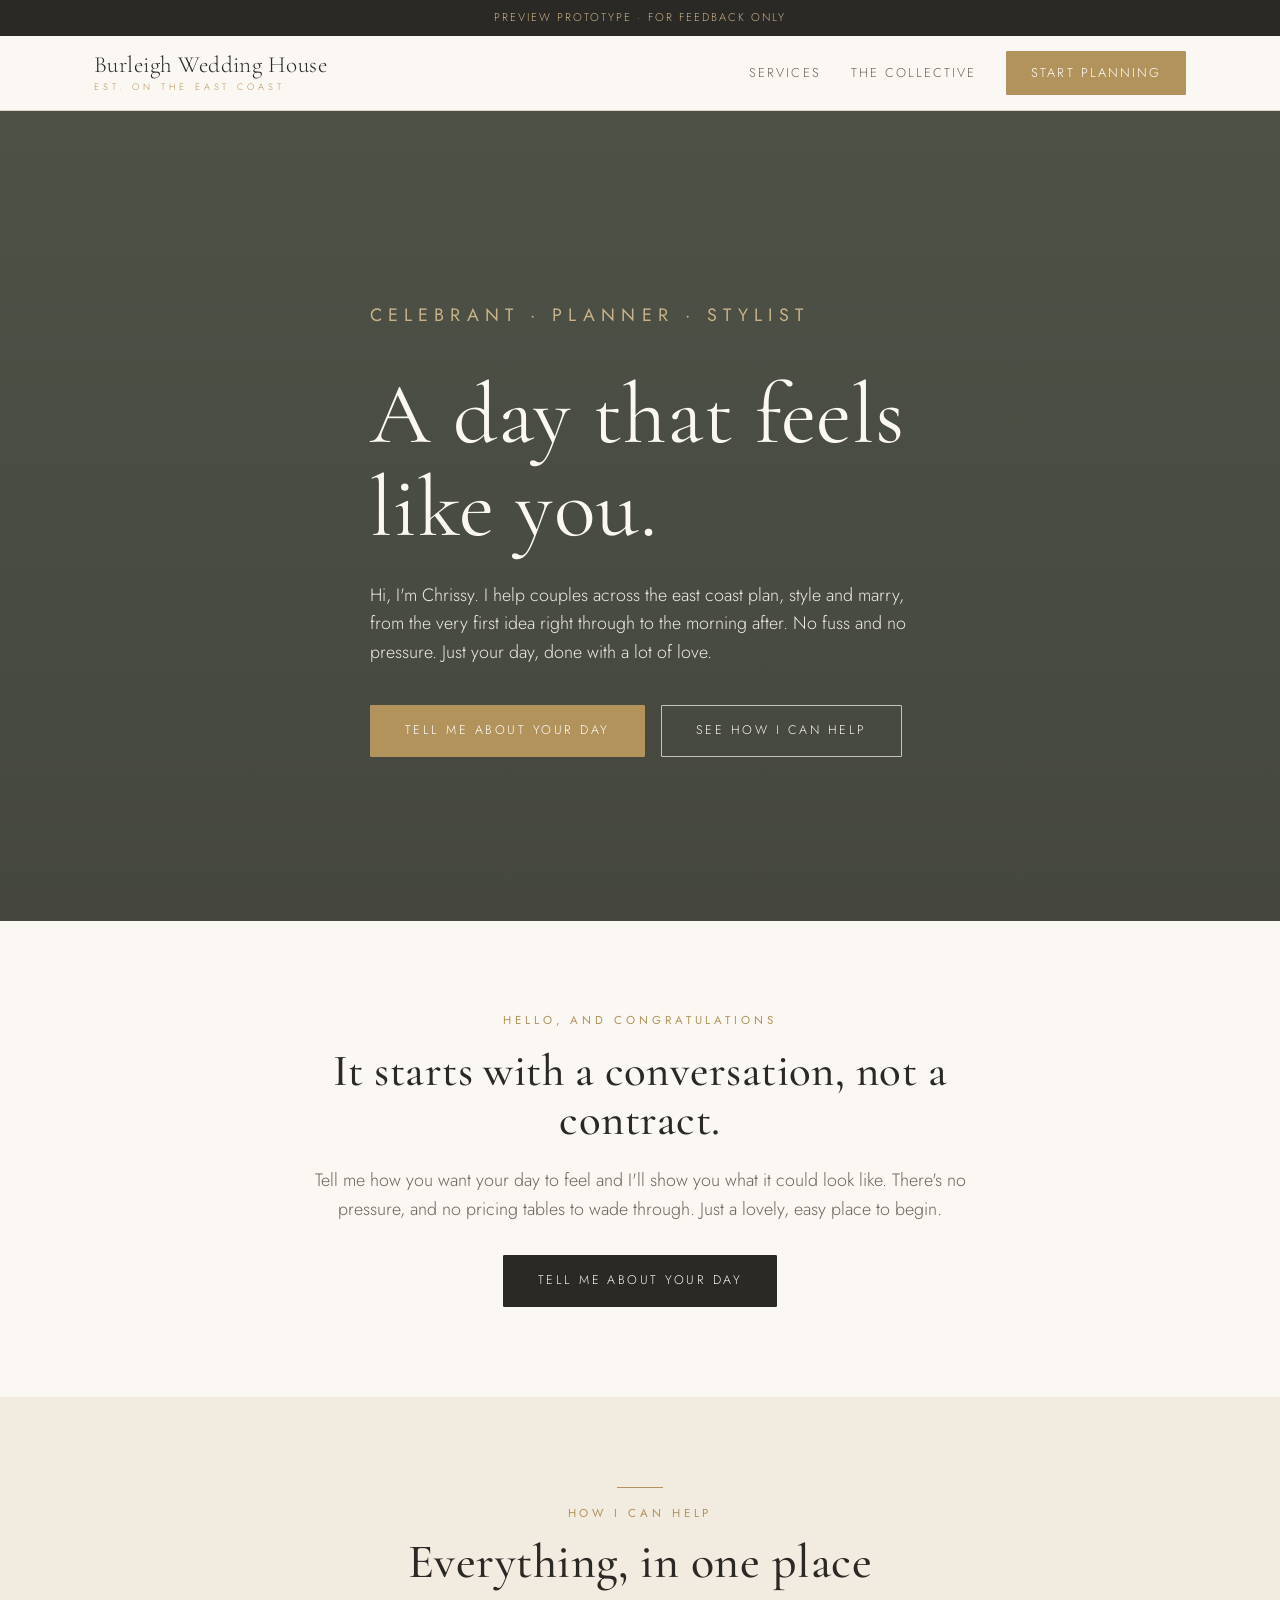
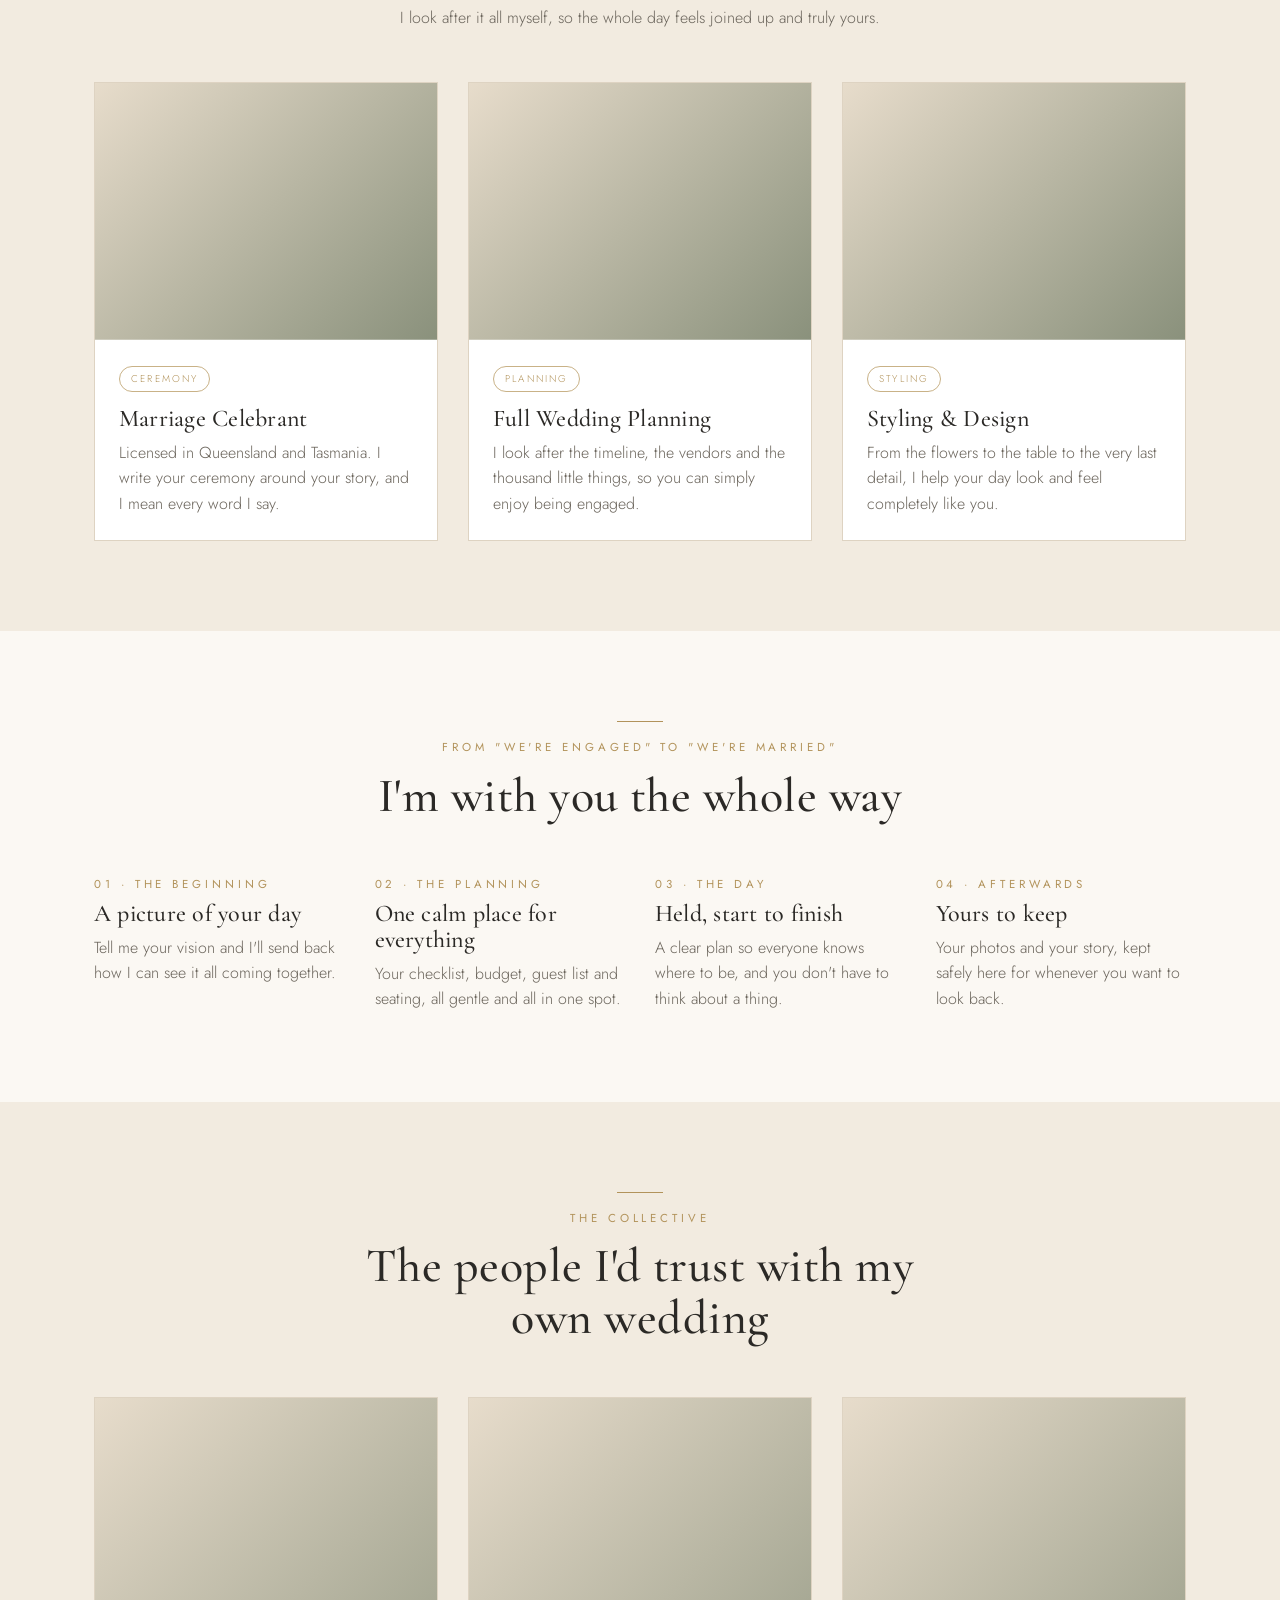
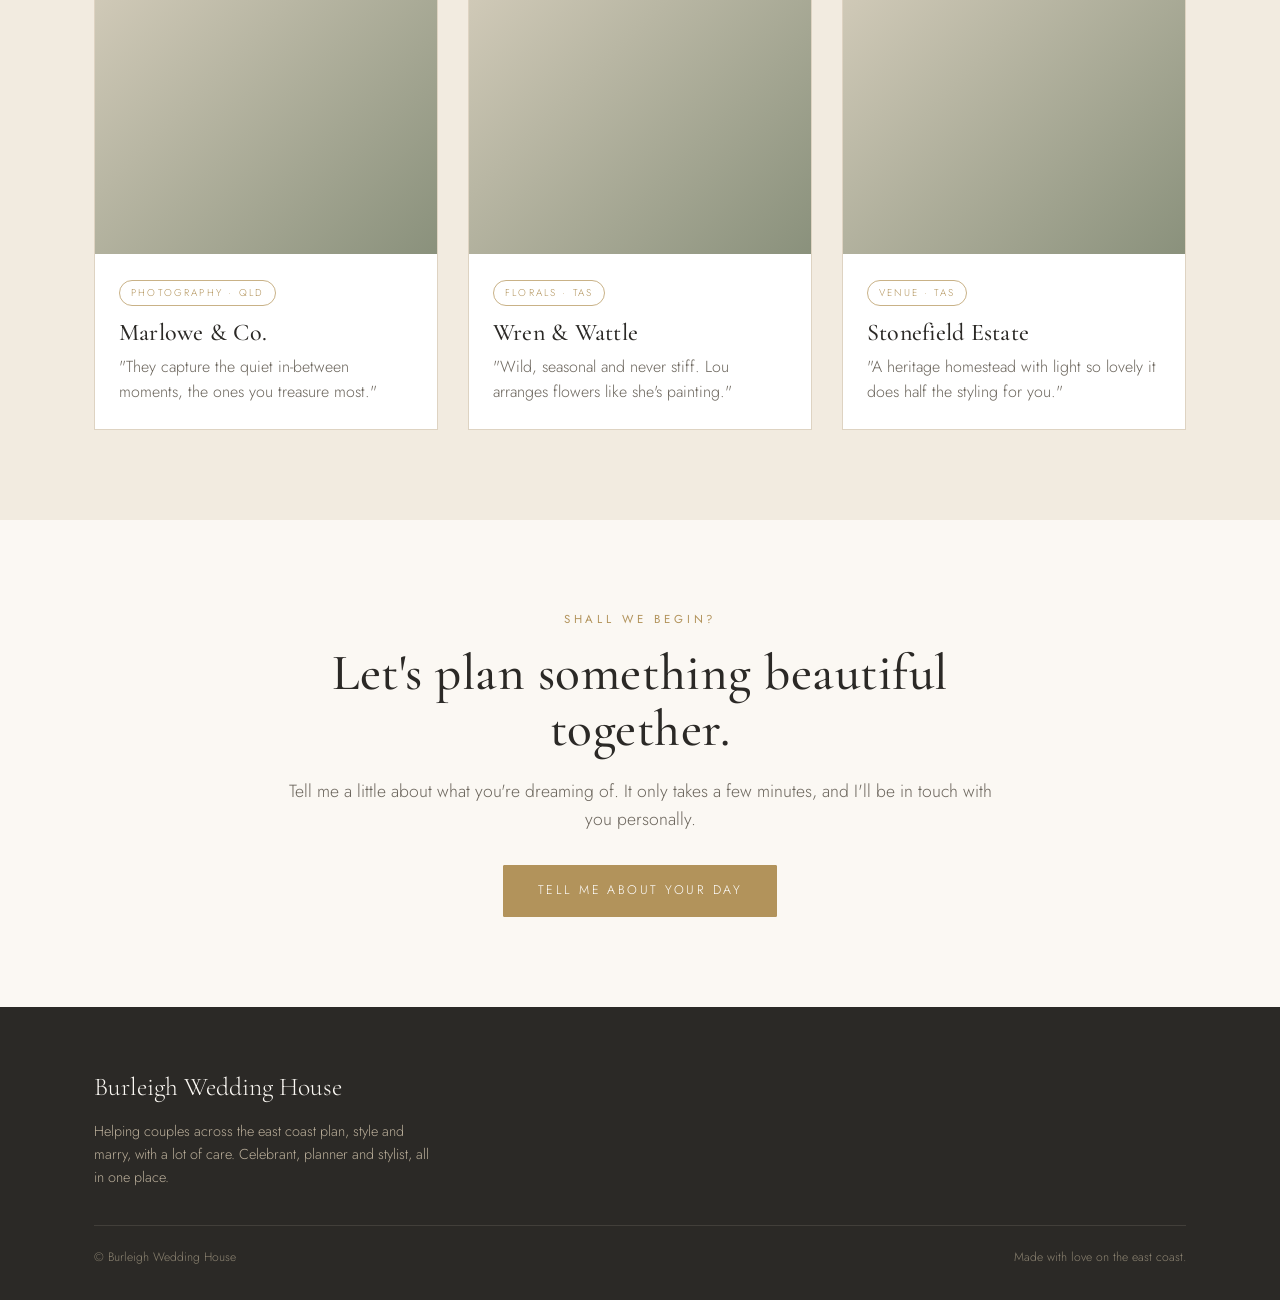
==== commit 696a2c95: "Rewrite prototype copy in a warmer, personal voice Rework all couple-facing wording to first person " ====
--- a/prototype/index.html
+++ b/prototype/index.html
@@ -3,7 +3,7 @@
 <head>
 <meta charset="UTF-8">
 <meta name="viewport" content="width=device-width, initial-scale=1">
-<title>Burleigh Wedding House — Weddings, wholly considered</title>
+<title>Burleigh Wedding House</title>
 <link rel="preconnect" href="https://fonts.googleapis.com">
 <link rel="preconnect" href="https://fonts.gstatic.com" crossorigin>
 <link href="https://fonts.googleapis.com/css2?family=Cormorant+Garamond:ital,wght@0,400;0,500;0,600;1,400&family=Jost:wght@300;400;500&display=swap" rel="stylesheet">
@@ -58,7 +58,6 @@
 .card .ph.tall{aspect-ratio:3/4}
 .card-body{padding:24px}.card-body h3{font-size:1.5rem;margin-bottom:8px}
 .tag{display:inline-block;font-size:.62rem;letter-spacing:.22em;text-transform:uppercase;color:var(--gold);border:1px solid var(--gold-soft);padding:4px 11px;border-radius:40px;margin-bottom:14px}
-.price{color:var(--gold);font-size:.92rem;margin-top:10px}
 .consult{max-width:680px;margin:0 auto}
 .step{display:none}.step.active{display:block;animation:fade .45s ease}
 .q-eyebrow{color:var(--gold);font-size:.72rem;letter-spacing:.3em;text-transform:uppercase}
@@ -134,7 +133,6 @@
   <div class="nav-links" id="navLinks">
     <a onclick="go('home');jump('services')">Services</a>
     <a onclick="go('home');jump('collective')">The Collective</a>
-    <a onclick="go('home');jump('candles')">Candles &amp; Hire</a>
     <a class="btn btn-sm btn-gold" style="color:#fff" onclick="startConsult()">Start Planning</a>
   </div>
 </div></nav>
@@ -145,66 +143,61 @@
     <div class="hero-bg" data-img="https://images.unsplash.com/photo-1519225421980-715cb0215aed?auto=format&fit=crop&w=1900&q=70"></div>
     <div class="wrap hero-inner">
       <p class="eyebrow">Celebrant · Planner · Stylist</p>
-      <h1>Weddings,<br>wholly considered.</h1>
-      <p>A full-service wedding house for the Australian east coast — from the first idea to the morning after. Beautifully planned, personally styled, candlelit by hand.</p>
+      <h1>A day that feels<br>like you.</h1>
+      <p>Hi, I'm Chrissy. I help couples across the east coast plan, style and marry, from the very first idea right through to the morning after. No fuss and no pressure. Just your day, done with a lot of love.</p>
       <div class="hero-cta">
-        <a class="btn btn-gold" onclick="startConsult()">Begin your story</a>
-        <a class="btn btn-ghost" onclick="jump('services')">Explore services</a>
+        <a class="btn btn-gold" onclick="startConsult()">Tell me about your day</a>
+        <a class="btn btn-ghost" onclick="jump('services')">See how I can help</a>
       </div>
     </div>
   </header>
 
   <section class="section center"><div class="wrap narrow">
-    <p class="eyebrow">We're so glad you're here</p>
-    <h2 style="font-size:clamp(1.9rem,4vw,2.8rem);margin:18px 0 22px">It begins with a conversation, not a contract.</h2>
-    <p class="muted" style="font-size:1.12rem">Tell us how you want your day to <em>feel</em>, and we'll show you what it could become — a story, a mood, a plan. No pressure, no pricing tables. Just the start of something considered.</p>
-    <div style="margin-top:32px"><a class="btn" onclick="startConsult()">Try the Style Consultation</a></div>
+    <p class="eyebrow">Hello, and congratulations</p>
+    <h2 style="font-size:clamp(1.9rem,4vw,2.8rem);margin:18px 0 22px">It starts with a conversation, not a contract.</h2>
+    <p class="muted" style="font-size:1.12rem">Tell me how you want your day to feel and I'll show you what it could look like. There's no pressure, and no pricing tables to wade through. Just a lovely, easy place to begin.</p>
+    <div style="margin-top:32px"><a class="btn" onclick="startConsult()">Tell me about your day</a></div>
   </div></section>
 
   <section class="section bg-cream" id="services"><div class="wrap">
-    <div class="section-head"><div class="rule"></div><p class="eyebrow" style="margin-top:16px">What we do</p><h2>Everything, under one roof</h2><p class="muted">Delivered personally — never outsourced.</p></div>
+    <div class="section-head"><div class="rule"></div><p class="eyebrow" style="margin-top:16px">How I can help</p><h2>Everything, in one place</h2><p class="muted">I look after it all myself, so the whole day feels joined up and truly yours.</p></div>
     <div class="grid g3">
-      <div class="card"><div class="ph" data-img="https://images.unsplash.com/photo-1606800052052-a08af7148866?auto=format&fit=crop&w=900&q=70"></div><div class="card-body"><span class="tag">Ceremony</span><h3>Marriage Celebrant</h3><p class="muted">Licensed in QLD &amp; TAS. Words written for you, spoken like they're meant.</p></div></div>
-      <div class="card"><div class="ph" data-img="https://images.unsplash.com/photo-1464366400600-7168b8af9bc3?auto=format&fit=crop&w=900&q=70"></div><div class="card-body"><span class="tag">Planning</span><h3>Full Wedding Planning</h3><p class="muted">End-to-end. We hold every detail so you can hold each other.</p></div></div>
-      <div class="card"><div class="ph" data-img="https://images.unsplash.com/photo-1522673607200-164d1b6ce486?auto=format&fit=crop&w=900&q=70"></div><div class="card-body"><span class="tag">Styling</span><h3>Styling &amp; Design</h3><p class="muted">Direct trade access to candelabra, linen, florals &amp; the pieces that make a room.</p></div></div>
+      <div class="card"><div class="ph" data-img="https://images.unsplash.com/photo-1606800052052-a08af7148866?auto=format&fit=crop&w=900&q=70"></div><div class="card-body"><span class="tag">Ceremony</span><h3>Marriage Celebrant</h3><p class="muted">Licensed in Queensland and Tasmania. I write your ceremony around your story, and I mean every word I say.</p></div></div>
+      <div class="card"><div class="ph" data-img="https://images.unsplash.com/photo-1464366400600-7168b8af9bc3?auto=format&fit=crop&w=900&q=70"></div><div class="card-body"><span class="tag">Planning</span><h3>Full Wedding Planning</h3><p class="muted">I look after the timeline, the vendors and the thousand little things, so you can simply enjoy being engaged.</p></div></div>
+      <div class="card"><div class="ph" data-img="https://images.unsplash.com/photo-1522673607200-164d1b6ce486?auto=format&fit=crop&w=900&q=70"></div><div class="card-body"><span class="tag">Styling</span><h3>Styling &amp; Design</h3><p class="muted">From the flowers to the table to the very last detail, I help your day look and feel completely like you.</p></div></div>
     </div>
   </div></section>
 
   <section class="section"><div class="wrap">
-    <div class="section-head"><div class="rule"></div><p class="eyebrow" style="margin-top:16px">From "we're engaged" to "we're married"</p><h2>We're with you the whole way</h2></div>
+    <div class="section-head"><div class="rule"></div><p class="eyebrow" style="margin-top:16px">From "we're engaged" to "we're married"</p><h2>I'm with you the whole way</h2></div>
     <div class="grid g4">
-      <div><p class="eyebrow">01 — The realisation</p><h3 style="font-size:1.5rem;margin:8px 0">A story for your day</h3><p class="muted">Share your vision and receive a narrative of what your wedding could be.</p></div>
-      <div><p class="eyebrow">02 — The planning</p><h3 style="font-size:1.5rem;margin:8px 0">Tools that know weddings</h3><p class="muted">Checklist, budget, guests &amp; seating — smart, gentle, and yours.</p></div>
-      <div><p class="eyebrow">03 — The day</p><h3 style="font-size:1.5rem;margin:8px 0">Held, in real time</h3><p class="muted">A live run sheet so everyone knows where to be — and you don't have to.</p></div>
-      <div><p class="eyebrow">04 — After</p><h3 style="font-size:1.5rem;margin:8px 0">Kept, forever</h3><p class="muted">Your story, beautifully told. Your photos, always here.</p></div>
-    </div>
-  </div></section>
-
-  <section class="section bg-sage" id="candles"><div class="wrap grid g2" style="align-items:center;gap:50px">
-    <div><p class="eyebrow">Burleigh Candle Co.</p><h2 style="font-size:clamp(2rem,4vw,3rem);margin:16px 0 18px">Handcrafted organic beeswax, made by us.</h2><p class="muted" style="font-size:1.08rem">Tapers, candelabra hire and bespoke commissions — the warm, living light at the centre of every Burleigh table. To hire, to buy, and to gift.</p></div>
-    <div class="ph tall" style="border-radius:3px;background:linear-gradient(135deg,var(--sand),var(--sage))" data-img="https://images.unsplash.com/photo-1602874801006-e26c4c5b5d44?auto=format&fit=crop&w=900&q=70"></div>
-  </div></section>
-
-  <section class="section" id="collective"><div class="wrap">
-    <div class="section-head"><div class="rule"></div><p class="eyebrow" style="margin-top:16px">The Collective</p><h2>The people we'd trust with our own day</h2></div>
+      <div><p class="eyebrow">01 · The beginning</p><h3 style="font-size:1.5rem;margin:8px 0">A picture of your day</h3><p class="muted">Tell me your vision and I'll send back how I can see it all coming together.</p></div>
+      <div><p class="eyebrow">02 · The planning</p><h3 style="font-size:1.5rem;margin:8px 0">One calm place for everything</h3><p class="muted">Your checklist, budget, guest list and seating, all gentle and all in one spot.</p></div>
+      <div><p class="eyebrow">03 · The day</p><h3 style="font-size:1.5rem;margin:8px 0">Held, start to finish</h3><p class="muted">A clear plan so everyone knows where to be, and you don't have to think about a thing.</p></div>
+      <div><p class="eyebrow">04 · Afterwards</p><h3 style="font-size:1.5rem;margin:8px 0">Yours to keep</h3><p class="muted">Your photos and your story, kept safely here for whenever you want to look back.</p></div>
+    </div>
+  </div></section>
+
+  <section class="section bg-cream" id="collective"><div class="wrap">
+    <div class="section-head"><div class="rule"></div><p class="eyebrow" style="margin-top:16px">The Collective</p><h2>The people I'd trust with my own wedding</h2></div>
     <div class="grid g3">
-      <div class="card"><div class="ph tall" data-img="https://images.unsplash.com/photo-1519741497674-611481863552?auto=format&fit=crop&w=900&q=70"></div><div class="card-body"><span class="tag">Photography · QLD</span><h3>Marlowe &amp; Co.</h3><p class="muted">"They shoot the in-between moments you treasure most."</p></div></div>
-      <div class="card"><div class="ph tall" data-img="https://images.unsplash.com/photo-1522673607200-164d1b6ce486?auto=format&fit=crop&w=900&q=70"></div><div class="card-body"><span class="tag">Florals · TAS</span><h3>Wren &amp; Wattle</h3><p class="muted">"Wild, seasonal, never stiff. Lou arranges like she's painting."</p></div></div>
-      <div class="card"><div class="ph tall" data-img="https://images.unsplash.com/photo-1519671482749-fd09be7ccebf?auto=format&fit=crop&w=900&q=70"></div><div class="card-body"><span class="tag">Venue · TAS</span><h3>Stonefield Estate</h3><p class="muted">"A heritage homestead with light that does half the styling."</p></div></div>
-    </div>
-  </div></section>
-
-  <section class="section bg-cream center"><div class="wrap narrow">
+      <div class="card"><div class="ph tall" data-img="https://images.unsplash.com/photo-1519741497674-611481863552?auto=format&fit=crop&w=900&q=70"></div><div class="card-body"><span class="tag">Photography · QLD</span><h3>Marlowe &amp; Co.</h3><p class="muted">"They capture the quiet in-between moments, the ones you treasure most."</p></div></div>
+      <div class="card"><div class="ph tall" data-img="https://images.unsplash.com/photo-1522673607200-164d1b6ce486?auto=format&fit=crop&w=900&q=70"></div><div class="card-body"><span class="tag">Florals · TAS</span><h3>Wren &amp; Wattle</h3><p class="muted">"Wild, seasonal and never stiff. Lou arranges flowers like she's painting."</p></div></div>
+      <div class="card"><div class="ph tall" data-img="https://images.unsplash.com/photo-1519671482749-fd09be7ccebf?auto=format&fit=crop&w=900&q=70"></div><div class="card-body"><span class="tag">Venue · TAS</span><h3>Stonefield Estate</h3><p class="muted">"A heritage homestead with light so lovely it does half the styling for you."</p></div></div>
+    </div>
+  </div></section>
+
+  <section class="section center"><div class="wrap narrow">
     <p class="eyebrow">Shall we begin?</p>
-    <h2 style="font-size:clamp(2rem,5vw,3.2rem);margin:18px 0 20px">Let's find the shape of your day.</h2>
-    <p class="muted" style="font-size:1.1rem">It takes about three minutes, and there's a little something waiting at the end.</p>
-    <div style="margin-top:32px"><a class="btn btn-gold" onclick="startConsult()">Start your Style Consultation</a></div>
+    <h2 style="font-size:clamp(2rem,5vw,3.2rem);margin:18px 0 20px">Let's plan something beautiful together.</h2>
+    <p class="muted" style="font-size:1.1rem">Tell me a little about what you're dreaming of. It only takes a few minutes, and I'll be in touch with you personally.</p>
+    <div style="margin-top:32px"><a class="btn btn-gold" onclick="startConsult()">Tell me about your day</a></div>
   </div></section>
 
   <footer class="foot"><div class="wrap">
     <span class="mark">Burleigh Wedding House</span>
-    <p>The full-service wedding house of the Australian east coast. Celebrant, planner, stylist &amp; candle maker — all under one roof.</p>
-    <div class="foot-bot"><span>© Burleigh Wedding House</span><span>Weddings, wholly considered.</span></div>
+    <p>Helping couples across the east coast plan, style and marry, with a lot of care. Celebrant, planner and stylist, all in one place.</p>
+    <div class="foot-bot"><span>© Burleigh Wedding House</span><span>Made with love on the east coast.</span></div>
   </div></footer>
 </div>
 
@@ -213,9 +206,9 @@
   <section class="section"><div class="wrap consult">
     <div id="formArea">
       <div class="center" style="margin-bottom:34px">
-        <p class="eyebrow">The Style Consultation</p>
-        <h2 style="font-size:clamp(1.9rem,4.5vw,2.8rem);margin-top:14px">Tell us about your day</h2>
-        <p class="muted">A few gentle questions. At the end, a story written just for you.</p>
+        <p class="eyebrow">Let's begin</p>
+        <h2 style="font-size:clamp(1.9rem,4.5vw,2.8rem);margin-top:14px">Tell me about your day</h2>
+        <p class="muted">Just a few gentle questions, in your own time. There are no wrong answers here.</p>
       </div>
       <div class="progress"><span id="prog"></span></div>
 
@@ -226,7 +219,7 @@
       </div>
 
       <div class="step">
-        <p class="q-eyebrow">Setting the scene</p><h2>Where &amp; when?</h2>
+        <p class="q-eyebrow">Setting the scene</p><h2>Where and when?</h2>
         <div class="field"><label>Where do you imagine it?</label><input name="location" placeholder="e.g. Tamar Valley, Tasmania"></div>
         <div class="field"><label>Season</label><select name="season"><option value="">Choose…</option><option>Spring</option><option>Summer</option><option>Autumn</option><option>Winter</option><option>Still deciding</option></select></div>
         <div class="field"><label>A date in mind? (optional)</label><input type="date" name="date"></div>
@@ -234,36 +227,36 @@
       </div>
 
       <div class="step">
-        <p class="q-eyebrow">The heart of it</p><h2>How should it feel?</h2>
+        <p class="q-eyebrow">The heart of it</p><h2>How would you like it to feel?</h2>
         <div class="choices">
           <div class="choice" onclick="pick(this,'Coastal &amp; relaxed')"><span class="ic">≈</span>Coastal &amp; relaxed</div>
           <div class="choice" onclick="pick(this,'Moody &amp; romantic')"><span class="ic">❦</span>Moody &amp; romantic</div>
           <div class="choice" onclick="pick(this,'Heritage &amp; timeless')"><span class="ic">✦</span>Heritage &amp; timeless</div>
           <div class="choice" onclick="pick(this,'Wild &amp; natural')"><span class="ic">❧</span>Wild &amp; natural</div>
         </div>
-        <div class="field" style="margin-top:24px"><label>In your own words (optional)</label><textarea name="words" placeholder="Candlelight, long tables, our favourite people, no fuss…"></textarea></div>
+        <div class="field" style="margin-top:24px"><label>In your own words (optional)</label><textarea name="words" placeholder="Long tables, our favourite people, lots of laughing, nothing too formal…"></textarea></div>
         <div class="step-nav"><button class="link-back" onclick="back()">← Back</button><button class="btn" onclick="next()">Continue</button></div>
       </div>
 
       <div class="step">
-        <p class="q-eyebrow">The shape of the day</p><h2>A few practicals</h2>
+        <p class="q-eyebrow">The shape of the day</p><h2>A few practical bits</h2>
         <div class="field"><label>Roughly how many guests?</label><input name="guests" placeholder="e.g. 60"></div>
         <div class="field"><label>A budget you're working toward? (optional)</label><input name="budget" placeholder="e.g. $35,000"></div>
         <div class="step-nav"><button class="link-back" onclick="back()">← Back</button><button class="btn" onclick="next()">Almost there</button></div>
       </div>
 
       <div class="step">
-        <p class="q-eyebrow">Where shall we send it?</p><h2>Your story is ready to write</h2>
-        <p class="muted" style="margin-bottom:22px">Pop your email in and we'll save <em>Your Wedding</em>. No password, no sign-up — it'll simply be here when you return.</p>
+        <p class="q-eyebrow">Last thing</p><h2>That's everything I need</h2>
+        <p class="muted" style="margin-bottom:22px">Pop your email in and I'll save your details and be in touch with you personally. There's no password and no sign up. It will simply be here when you come back.</p>
         <div class="field"><label>Email</label><input type="email" name="email" placeholder="you@email.com"></div>
-        <div class="step-nav"><button class="link-back" onclick="back()">← Back</button><button class="btn btn-gold" onclick="generate()">Reveal my wedding story</button></div>
+        <div class="step-nav"><button class="link-back" onclick="back()">← Back</button><button class="btn btn-gold" onclick="generate()">See your day</button></div>
       </div>
     </div>
 
     <div class="loader" id="loader">
-      <div class="ring"></div><p class="eyebrow">Composing</p>
-      <h2 style="font-size:1.8rem;margin-top:10px">Imagining your day…</h2>
-      <p class="muted">Choosing your mood, your moments, and the words to match.</p>
+      <div class="ring"></div><p class="eyebrow">One moment</p>
+      <h2 style="font-size:1.8rem;margin-top:10px">Putting your day together…</h2>
+      <p class="muted">This will only take a moment.</p>
     </div>
   </div></section>
 </div>
@@ -271,16 +264,16 @@
 <!-- ============ RESULTS ============ -->
 <div class="view" id="view-results">
   <section class="section"><div class="wrap consult">
-    <div class="center" style="margin-bottom:30px"><p class="eyebrow">Written for you</p><h2 style="font-size:clamp(1.9rem,4.5vw,2.8rem);margin-top:12px">Here's how your day could feel</h2></div>
+    <div class="center" style="margin-bottom:30px"><p class="eyebrow">A note from me</p><h2 style="font-size:clamp(1.9rem,4.5vw,2.8rem);margin-top:12px">Here's how I see your day</h2></div>
     <div class="story-card">
-      <h2 id="storyTitle">Your Wedding Story</h2>
-      <p class="by">By Chrissy · Burleigh Wedding House</p>
+      <h2 id="storyTitle">Your Wedding</h2>
+      <p class="by">Chrissy · Burleigh Wedding House</p>
       <p id="storyText"></p>
-      <h3 style="font-size:1.4rem;margin:32px 0 14px">Your mood</h3>
+      <h3 style="font-size:1.4rem;margin:32px 0 14px">A little inspiration</h3>
       <div class="moodboard" id="mood"><div class="m big"></div><div class="m"></div><div class="m"></div><div class="m"></div><div class="m"></div><div class="m"></div></div>
-      <div class="voice"><div class="av">C</div><div><b style="font-weight:500">A note from Chrissy is on its way</b><br><small class="muted">She'll send a personal voice note within 24 hours — a real hello, not a sales call.</small></div><div class="play">▶</div></div>
-    </div>
-    <div class="center" style="margin-top:38px"><p class="muted" style="margin-bottom:18px">We've saved all of this to <em>Your Wedding</em> — your private planning home.</p><a class="btn btn-gold" onclick="openDash()">Open Your Wedding →</a></div>
+      <div class="voice"><div class="av">C</div><div><b style="font-weight:500">A note from me is on its way</b><br><small class="muted">I'll send you a personal voice note in the next day or so, just to say hello properly.</small></div><div class="play">▶</div></div>
+    </div>
+    <div class="center" style="margin-top:38px"><p class="muted" style="margin-bottom:18px">I've saved all of this to Your Wedding, your own private space to plan.</p><a class="btn btn-gold" onclick="openDash()">Open Your Wedding →</a></div>
   </div></section>
 </div>
 
@@ -296,24 +289,24 @@
     <div>
       <div class="panel" style="margin-bottom:24px">
         <div class="head"><h3>Your checklist</h3><a>View all →</a></div>
-        <div class="todo done"><span class="box"></span><span>Set your date &amp; vision</span><small>Done</small></div>
-        <div class="todo done"><span class="box"></span><span>Save your style profile</span><small>Done</small></div>
-        <div class="todo"><span class="box"></span><span>Book your celebrant</span><small>9–12 mo</small></div>
-        <div class="todo"><span class="box"></span><span>Confirm your venue</span><small>9–12 mo</small></div>
-        <div class="todo"><span class="box"></span><span>Begin your guest list</span><small>9–12 mo</small></div>
-        <p class="muted" style="font-size:.85rem;margin-top:14px">Built from your date, location &amp; guest count — not a generic template.</p>
+        <div class="todo done"><span class="box"></span><span>Set your date and vision</span><small>Done</small></div>
+        <div class="todo done"><span class="box"></span><span>Save how you'd like it to feel</span><small>Done</small></div>
+        <div class="todo"><span class="box"></span><span>Book your celebrant</span><small>9 to 12 mo</small></div>
+        <div class="todo"><span class="box"></span><span>Confirm your venue</span><small>9 to 12 mo</small></div>
+        <div class="todo"><span class="box"></span><span>Begin your guest list</span><small>9 to 12 mo</small></div>
+        <p class="muted" style="font-size:.85rem;margin-top:14px">Made just for you, around your date and your day.</p>
       </div>
       <div class="grid g2" style="gap:24px">
         <div class="panel"><div class="head"><h3>Budget</h3></div>
           <div class="bud-row"><span class="muted">Allocated</span><b id="budSpent">$11,900</b></div>
           <div class="bar"><span id="budBar" style="width:34%"></span></div>
           <div class="bud-row" style="margin-top:6px"><span class="muted">Total</span><b id="budTotal">$35,000</b></div>
-          <p class="muted" style="font-size:.82rem;margin-top:8px">Smart-allocated using east-coast rates.</p>
+          <p class="muted" style="font-size:.82rem;margin-top:8px">A gentle starting point, based on real east coast weddings.</p>
         </div>
-        <div class="panel"><div class="head"><h3>Your mood</h3></div>
+        <div class="panel"><div class="head"><h3>Your inspiration</h3></div>
           <div class="mini-mood">
             <div data-img="https://images.unsplash.com/photo-1522673607200-164d1b6ce486?auto=format&fit=crop&w=500&q=70"></div>
-            <div data-img="https://images.unsplash.com/photo-1602874801006-e26c4c5b5d44?auto=format&fit=crop&w=500&q=70"></div>
+            <div data-img="https://images.unsplash.com/photo-1606800052052-a08af7148866?auto=format&fit=crop&w=500&q=70"></div>
             <div data-img="https://images.unsplash.com/photo-1464366400600-7168b8af9bc3?auto=format&fit=crop&w=500&q=70"></div>
             <div data-img="https://images.unsplash.com/photo-1519671482749-fd09be7ccebf?auto=format&fit=crop&w=500&q=70"></div>
             <div data-img="https://images.unsplash.com/photo-1594552072238-b8a33785b261?auto=format&fit=crop&w=500&q=70"></div>
@@ -326,18 +319,18 @@
       <div class="unlock">
         <p class="eyebrow">When you're ready for more</p>
         <h3>Let's do this together.</h3>
-        <p>You've got everything you need to start — for free, always. When you'd like the full planning suite, there are two lovely ways in.</p>
-        <div class="opt"><span class="k">1</span><div><b>Have a chat with Chrissy</b><small>Book a complimentary call. The moment we connect, your full suite — guest manager, seating, vendor &amp; contract tools, your wedding website — opens up. No charge. It's simply part of working together.</small></div></div>
-        <div class="opt"><span class="k">2</span><div><b>Join Burleigh Bride</b><small>Prefer to fly solo for now? Join our planning circle and unlock everything yourself — with a personal welcome from Chrissy when you do.</small></div></div>
+        <p>Everything you've seen so far is yours to use, for free, always. When you're ready for the full planning suite, there are two lovely ways in.</p>
+        <div class="opt"><span class="k">1</span><div><b>Have a chat with me</b><small>Book a free, no pressure call. The moment we've spoken, everything opens up for you. There's no charge. It's simply part of working together.</small></div></div>
+        <div class="opt"><span class="k">2</span><div><b>Join Burleigh Bride</b><small>Would you rather get started on your own? Join Burleigh Bride and unlock everything yourself. I'll still send you a warm welcome when you do.</small></div></div>
         <div style="margin-top:24px;display:flex;flex-direction:column;gap:12px">
-          <a class="btn btn-gold" style="text-align:center">Book a complimentary chat</a>
+          <a class="btn btn-gold" style="text-align:center">Book a free chat with me</a>
           <a class="btn btn-ghost" style="text-align:center;border-color:rgba(251,248,243,.6);color:var(--ivory)">Explore Burleigh Bride</a>
         </div>
       </div>
       <div class="panel" style="margin-top:24px">
         <div class="voice" style="margin-top:0;flex-direction:column;text-align:center;gap:12px">
           <div class="av" style="margin:0 auto">C</div>
-          <div><b style="font-weight:500">Chrissy left you a voice note</b><br><small class="muted">"I read your vision — it's going to be extraordinary."</small></div>
+          <div><b style="font-weight:500">Chrissy left you a voice note</b><br><small class="muted">"I've just read through your vision, and honestly, it's going to be beautiful."</small></div>
           <div class="play" style="margin:0 auto">▶</div>
         </div>
       </div>
@@ -346,16 +339,14 @@
 </div>
 
 <script>
-/* ---- view switching ---- */
 function go(v){
-  document.querySelectorAll('.view').forEach(x=>x.classList.remove('active'));
+  document.querySelectorAll('.view').forEach(function(x){x.classList.remove('active');});
   document.getElementById('view-'+v).classList.add('active');
   document.getElementById('navLinks').classList.remove('open');
-  window.scrollTo({top:0,behavior:'instant'in window?'instant':'auto'});
+  window.scrollTo(0,0);
 }
 function jump(id){var e=document.getElementById(id);if(e)e.scrollIntoView({behavior:'smooth'});document.getElementById('navLinks').classList.remove('open');}
 
-/* ---- images: load if reachable, otherwise keep the gradient ---- */
 window.addEventListener('load',function(){
   document.querySelectorAll('[data-img]').forEach(function(el){
     var url=el.getAttribute('data-img'),img=new Image();
@@ -364,7 +355,6 @@
   });
 });
 
-/* ---- consultation ---- */
 var data={},step=0;
 function steps(){return document.querySelectorAll('#view-consult .step');}
 function startConsult(){step=0;data={};show(0);document.getElementById('formArea').style.display='';document.getElementById('loader').classList.remove('active');go('consult');}
@@ -375,27 +365,32 @@
 function pick(el,val){var p=el.parentNode.querySelectorAll('.choice');for(var i=0;i<p.length;i++)p[i].classList.remove('sel');el.classList.add('sel');data.style=val;}
 function generate(){
   grab();
-  if(!data.email){alert('Please add your email so we can save Your Wedding and send your story.');return;}
+  if(!data.email){alert('Please pop your email in so I can save Your Wedding and be in touch.');return;}
   document.getElementById('formArea').style.display='none';
   document.getElementById('loader').classList.add('active');
-  setTimeout(function(){document.getElementById('loader').classList.remove('active');renderStory();go('results');},2400);
+  setTimeout(function(){document.getElementById('loader').classList.remove('active');renderStory();go('results');},2200);
 }
-var PHOTOS=['https://images.unsplash.com/photo-1519225421980-715cb0215aed?auto=format&fit=crop&w=700&q=70','https://images.unsplash.com/photo-1522673607200-164d1b6ce486?auto=format&fit=crop&w=500&q=70','https://images.unsplash.com/photo-1602874801006-e26c4c5b5d44?auto=format&fit=crop&w=500&q=70','https://images.unsplash.com/photo-1464366400600-7168b8af9bc3?auto=format&fit=crop&w=500&q=70','https://images.unsplash.com/photo-1594552072238-b8a33785b261?auto=format&fit=crop&w=500&q=70','https://images.unsplash.com/photo-1519671482749-fd09be7ccebf?auto=format&fit=crop&w=500&q=70'];
+var PHOTOS=['https://images.unsplash.com/photo-1519225421980-715cb0215aed?auto=format&fit=crop&w=700&q=70','https://images.unsplash.com/photo-1522673607200-164d1b6ce486?auto=format&fit=crop&w=500&q=70','https://images.unsplash.com/photo-1606800052052-a08af7148866?auto=format&fit=crop&w=500&q=70','https://images.unsplash.com/photo-1464366400600-7168b8af9bc3?auto=format&fit=crop&w=500&q=70','https://images.unsplash.com/photo-1594552072238-b8a33785b261?auto=format&fit=crop&w=500&q=70','https://images.unsplash.com/photo-1519671482749-fd09be7ccebf?auto=format&fit=crop&w=500&q=70'];
 function renderStory(){
-  var names=(data.names||'You'),place=(data.location||'the coast'),season=(data.season||''),guests=(data.guests||'your closest people');
-  var sw={'Coastal & relaxed':'sun-warmed and barefoot-elegant','Moody & romantic':'candlelit, intimate and quietly dramatic','Heritage & timeless':'gracious, storied and beautifully composed','Wild & natural':'unstructured, green and full of movement'}[data.style]||'unmistakably yours';
-  var gtxt=(guests==='your closest people')?'Your closest people':(guests+(isNaN(guests)?'':' guests'));
-  var story='There is a version of your wedding that already exists — and from what you’ve told me, it is '+sw+'.<br><br>'+
-  'I picture '+names+' at '+place+(season?', '+season.toLowerCase():'')+'. The light does most of the work. '+gtxt+' gather close, candle by candle, as the afternoon softens into evening. Nothing feels staged. Everything feels like you.<br><br>'+
-  'This is the kind of day I love to build — where the styling, the words spoken, and the small handmade details all belong to the same story. I’d be honoured to help you shape it.';
+  var names=(data.names||'You'),place=(data.location||'somewhere lovely on the coast'),guests=(data.guests||'your closest people');
+  var feel={'Coastal & relaxed':'relaxed, sun-warmed and wonderfully easy','Moody & romantic':'intimate, romantic and softly lit','Heritage & timeless':'classic, graceful and full of meaning','Wild & natural':'natural, green and beautifully unstructured'}[data.style]||'so completely you';
+  var seasonTxt=(data.season&&data.season!=='Still deciding')?(' in the '+data.season.toLowerCase()):'';
+  var gtxt=data.guests?((isNaN(data.guests)?data.guests:data.guests+' of your favourite people')):'your closest people';
+  var story='Thank you for telling me about your day. From everything you have shared, I can already picture it, and it feels '+feel+'.<br><br>'+
+  'I can see '+names+' at '+place+seasonTxt+', surrounded by '+gtxt+'. The kind of day where nothing feels staged and everything feels like the two of you.<br><br>'+
+  'This is exactly the sort of wedding I love helping couples bring to life. If it feels right to you, I would love to talk properly and start making it real.<br><br>With love, Chrissy.';
   document.getElementById('storyText').innerHTML=story;
-  document.getElementById('storyTitle').textContent=(data.names?data.names+'’s Wedding':'Your Wedding Story');
+  document.getElementById('storyTitle').textContent=(data.names?data.names:'Your Wedding');
   var ms=document.querySelectorAll('#mood .m');for(var i=0;i<ms.length;i++){(function(el,u){var img=new Image();img.onload=function(){el.style.backgroundImage="url('"+u+"')";};img.src=u;})(ms[i],PHOTOS[i]);}
 }
 function openDash(){
   var names=(data.names||'Lovely'),first=names.split('&')[0].trim().split(' ')[0]||names;
   document.getElementById('greet').textContent='Welcome back, '+first;
-  if(data.location)document.getElementById('dashStory').textContent='A '+((data.style||'timeless').toLowerCase())+' celebration at '+data.location+(data.season?', '+data.season.toLowerCase():'')+' — for '+(data.guests||'your closest people')+((data.guests&&!isNaN(data.guests))?' guests':'')+'.';
+  if(data.location){
+    var seasonTxt=(data.season&&data.season!=='Still deciding')?(' in the '+data.season.toLowerCase()):'';
+    var gtxt=data.guests?(isNaN(data.guests)?data.guests:data.guests+' guests'):'your closest people';
+    document.getElementById('dashStory').textContent='A '+((data.style||'timeless').toLowerCase())+' celebration at '+data.location+seasonTxt+', for '+gtxt+'.';
+  }
   var t=data.date?new Date(data.date):null;if(!t||isNaN(t)){t=new Date();t.setMonth(t.getMonth()+11);}
   document.getElementById('countdown').textContent=Math.max(0,Math.ceil((t-new Date())/86400000));
   if(data.budget){var b=parseInt(String(data.budget).replace(/[^0-9]/g,''))||35000;document.getElementById('budTotal').textContent='$'+b.toLocaleString();document.getElementById('budSpent').textContent='$'+Math.round(b*0.34).toLocaleString();}
